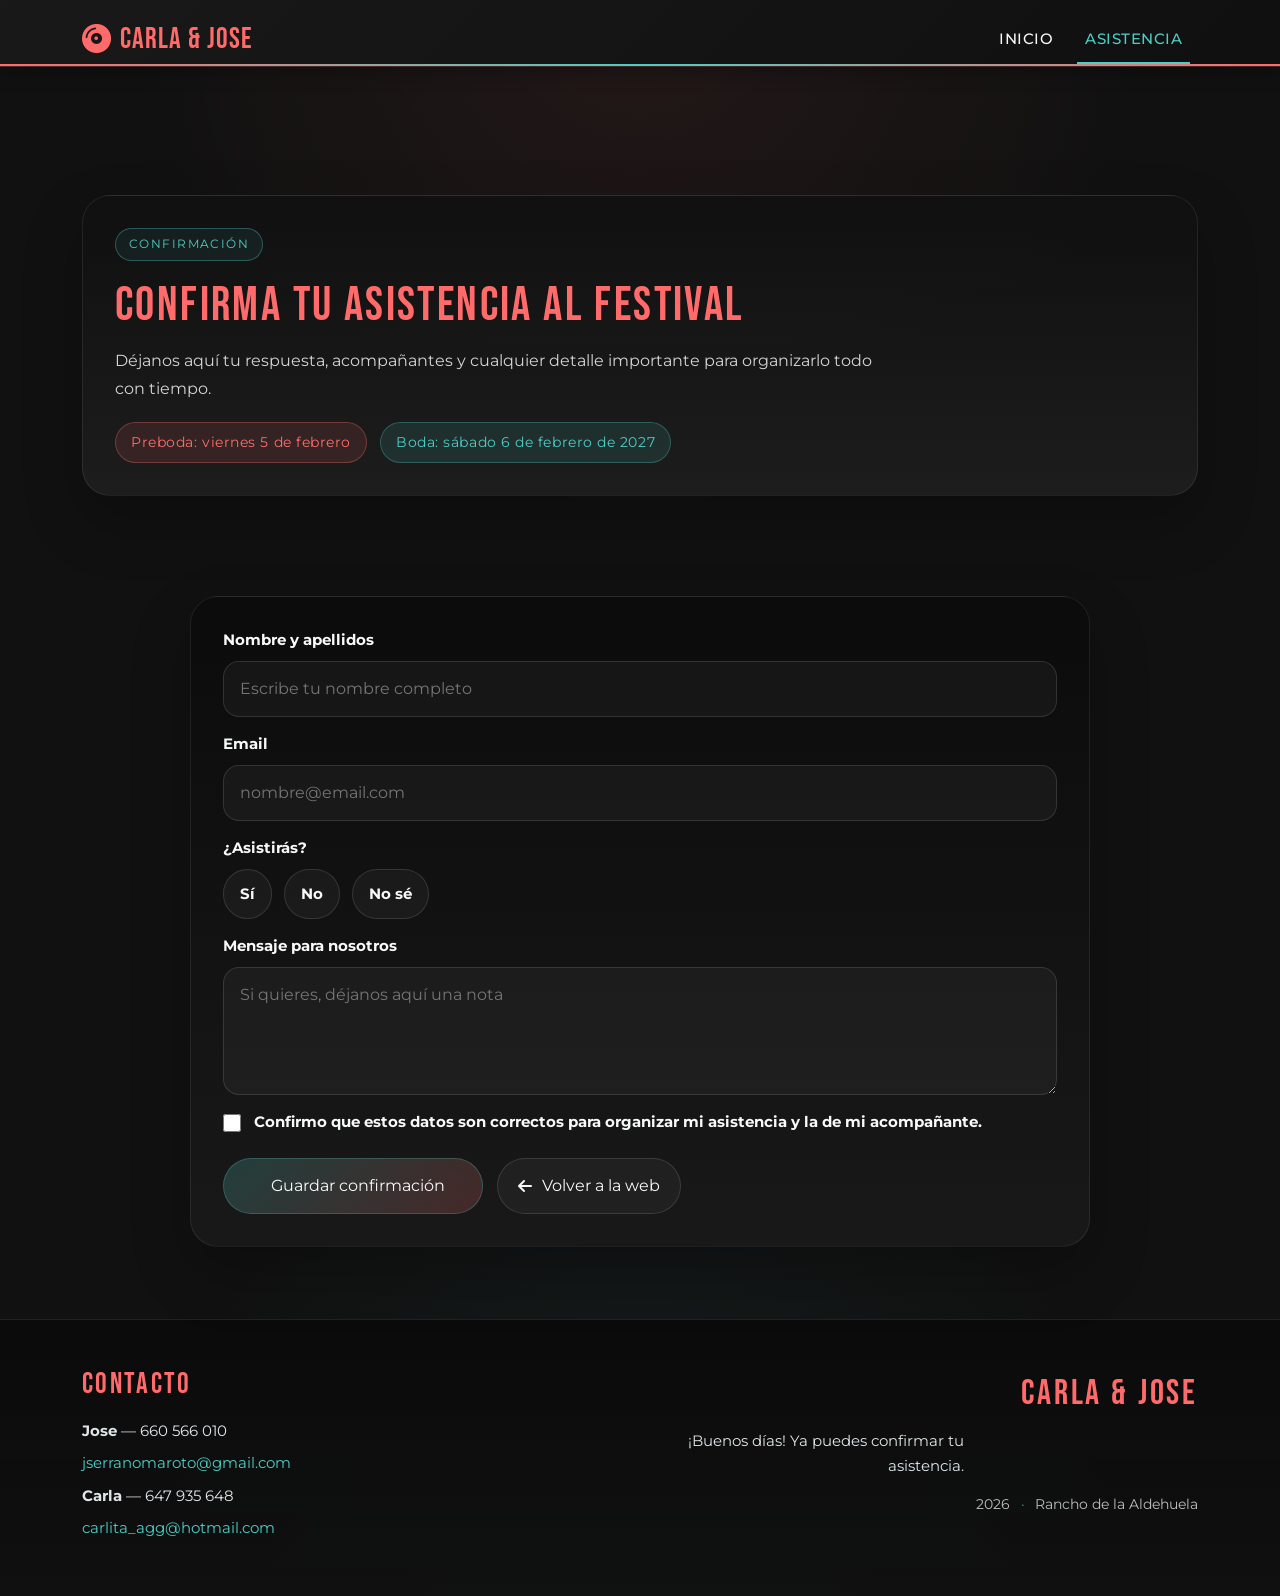
==== rsvp.html @ a6789673 "Add files via upload" ====
<!DOCTYPE html>
<html lang="es">
<head>
    <meta charset="UTF-8">
    <meta name="viewport" content="width=device-width, initial-scale=1.0">
    <title>RSVP | Carla & Jose</title>
    <link href="https://cdn.jsdelivr.net/npm/bootstrap@5.3.0/dist/css/bootstrap.min.css" rel="stylesheet">
    <link href="https://fonts.googleapis.com/css2?family=Montserrat:wght@300;400;700&family=Bebas+Neue&display=swap" rel="stylesheet">
    <link rel="stylesheet" href="https://cdnjs.cloudflare.com/ajax/libs/font-awesome/6.0.0/css/all.min.css">
    <link rel="stylesheet" href="styles.css">
</head>
<body class="rsvp-page-body">
    <nav class="navbar navbar-expand-lg navbar-dark fixed-top navbar-modern">
        <div class="container">
            <a class="navbar-brand" href="index.html#inicio"><i class="fas fa-compact-disc me-2 brand-icon"></i><span class="brand-text">Carla & Jose</span></a>
            <button class="navbar-toggler" type="button" data-bs-toggle="collapse" data-bs-target="#navbarNavRsvp" aria-controls="navbarNavRsvp" aria-expanded="false" aria-label="Toggle navigation">
                <span class="navbar-toggler-icon"></span>
            </button>
            <div class="collapse navbar-collapse" id="navbarNavRsvp">
                <ul class="navbar-nav ms-auto nav-menu">
                    <li class="nav-item"><a class="nav-link nav-link-modern" href="index.html#inicio">Inicio</a></li>
                    <li class="nav-item"><a class="nav-link nav-link-modern active" href="#rsvp-form">Asistencia</a></li>
                </ul>
            </div>
        </div>
        <div class="navbar-bottom-line"></div>
    </nav>

    <main class="rsvp-page-main">
        <section class="rsvp-page-hero">
            <div class="container">
                <div class="rsvp-page-hero-card">
                    <div class="rsvp-kicker">Confirmación</div>
                    <h1 class="rsvp-page-title">Confirma tu asistencia al festival</h1>
                    <p class="rsvp-page-copy">Déjanos aquí tu respuesta, acompañantes y cualquier detalle importante para organizarlo todo con tiempo.</p>
                    <div class="rsvp-page-badges">
                        <span class="rsvp-status-pill">Preboda: viernes 5 de febrero</span>
                        <span class="rsvp-date-chip">Boda: sábado 6 de febrero de 2027</span>
                    </div>
                </div>
            </div>
        </section>

        <section id="rsvp-form" class="rsvp-form-section pb-5">
            <div class="container">
                <div class="rsvp-form-layout rsvp-form-layout-single">
                    <div class="rsvp-form-panel">
                        <form id="wedding-rsvp-form" novalidate>
                            <div class="rsvp-form-grid">
                                <div class="form-field form-field-full">
                                    <label for="fullName">Nombre y apellidos</label>
                                    <input id="fullName" name="fullName" type="text" placeholder="Escribe tu nombre completo" required>
                                </div>

                                <div class="form-field form-field-full">
                                    <label for="email">Email</label>
                                    <input id="email" name="email" type="email" placeholder="nombre@email.com">
                                </div>

                                <div class="form-field form-field-full">
                                    <label>¿Asistirás?</label>
                                    <div class="choice-grid" data-choice-group="attendance">
                                        <label class="choice-pill">
                                            <input type="radio" name="attendance" value="Sí" required>
                                            <span>Sí</span>
                                        </label>
                                        <label class="choice-pill">
                                            <input type="radio" name="attendance" value="No">
                                            <span>No</span>
                                        </label>
                                        <label class="choice-pill">
                                            <input type="radio" name="attendance" value="No sé">
                                            <span>No sé</span>
                                        </label>
                                    </div>
                                </div>

                                <div class="form-field form-field-full attendance-conditional">
                                    <label>¿Vendrás también a la preboda del viernes?</label>
                                    <div class="choice-grid" data-choice-group="prebodaAttendance">
                                        <label class="choice-pill">
                                            <input type="radio" name="prebodaAttendance" value="Sí, iré también a la preboda">
                                            <span>Sí</span>
                                        </label>
                                        <label class="choice-pill">
                                            <input type="radio" name="prebodaAttendance" value="No, solo iré a la boda">
                                            <span>No</span>
                                        </label>
                                        <label class="choice-pill">
                                            <input type="radio" name="prebodaAttendance" value="Aún no lo sé">
                                            <span>Aún no lo sé</span>
                                        </label>
                                    </div>
                                </div>

                                <div class="form-field attendance-conditional">
                                    <label for="menuType">Tipo de menú</label>
                                    <select id="menuType" name="menuType">
                                        <option value="Sin preferencias especiales">Sin preferencias especiales</option>
                                        <option value="Vegetariano">Vegetariano</option>
                                        <option value="Vegano">Vegano</option>
                                        <option value="Sin gluten">Sin gluten</option>
                                        <option value="Sin lactosa">Sin lactosa</option>
                                        <option value="Otro">Otro</option>
                                    </select>
                                </div>

                                <div class="form-field attendance-conditional hidden-field" id="custom-menu-wrapper">
                                    <label for="customMenu">Cuéntanos cuál es</label>
                                    <input id="customMenu" name="customMenu" type="text" placeholder="Describe tu necesidad de menú">
                                </div>

                                <div class="form-field form-field-full attendance-conditional">
                                    <label for="allergies">Alergias o intolerancias</label>
                                    <textarea id="allergies" name="allergies" rows="3" placeholder="Si no tienes, puedes dejarlo vacío"></textarea>
                                </div>

                                <div class="form-field form-field-full attendance-conditional">
                                    <label>¿Vienes con acompañante?</label>
                                    <div class="choice-grid" data-choice-group="hasCompanion">
                                        <label class="choice-pill">
                                            <input type="radio" name="hasCompanion" value="Sí">
                                            <span>Sí</span>
                                        </label>
                                        <label class="choice-pill">
                                            <input type="radio" name="hasCompanion" value="No" checked>
                                            <span>No</span>
                                        </label>
                                    </div>
                                </div>

                                <div id="companion-details" class="form-field form-field-full attendance-conditional hidden-field companions-wrapper">
                                    <div class="companion-grid">
                                        <div class="form-field">
                                            <label for="companionName">Nombre del acompañante</label>
                                            <input id="companionName" name="companionName" type="text" placeholder="Nombre del acompañante">
                                        </div>
                                        <div class="form-field form-field-full">
                                            <label>¿Vendrá también a la preboda del viernes?</label>
                                            <div class="choice-grid" data-choice-group="companionPrebodaAttendance">
                                                <label class="choice-pill">
                                                    <input type="radio" name="companionPrebodaAttendance" value="Sí, irá también a la preboda">
                                                    <span>Sí</span>
                                                </label>
                                                <label class="choice-pill">
                                                    <input type="radio" name="companionPrebodaAttendance" value="No, solo irá a la boda">
                                                    <span>No</span>
                                                </label>
                                                <label class="choice-pill">
                                                    <input type="radio" name="companionPrebodaAttendance" value="Aún no lo sabe">
                                                    <span>Aún no lo sabe</span>
                                                </label>
                                            </div>
                                        </div>
                                        <div class="form-field">
                                            <label for="companionMenu">Tipo de menú del acompañante</label>
                                            <select id="companionMenu" name="companionMenu">
                                                <option value="Sin preferencias especiales">Sin preferencias especiales</option>
                                                <option value="Vegetariano">Vegetariano</option>
                                                <option value="Vegano">Vegano</option>
                                                <option value="Sin gluten">Sin gluten</option>
                                                <option value="Sin lactosa">Sin lactosa</option>
                                                <option value="Otro">Otro</option>
                                            </select>
                                        </div>
                                        <div class="form-field form-field-full">
                                            <label for="companionAllergies">Alergias o intolerancias del acompañante</label>
                                            <textarea id="companionAllergies" name="companionAllergies" rows="3" placeholder="Si no tiene, puedes dejarlo vacío"></textarea>
                                        </div>
                                    </div>
                                </div>

                                <div class="form-field form-field-full">
                                    <label for="message">Mensaje para nosotros</label>
                                    <textarea id="message" name="message" rows="4" placeholder="Si quieres, déjanos aquí una nota"></textarea>
                                </div>

                                <div class="form-field form-field-full">
                                    <label class="checkbox-line">
                                        <input id="consent" name="consent" type="checkbox" required>
                                        <span>Confirmo que estos datos son correctos para organizar mi asistencia y la de mi acompañante.</span>
                                    </label>
                                </div>
                            </div>

                            <div class="rsvp-form-actions">
                                <button type="submit" class="rsvp-action-button rsvp-action-primary rsvp-submit-button">
                                    <i class="fas fa-sparkles"></i>
                                    <span>Guardar confirmación</span>
                                </button>
                                <a class="rsvp-action-button" href="index.html#asistencia">
                                    <i class="fas fa-arrow-left"></i>
                                    <span>Volver a la web</span>
                                </a>
                            </div>
                        </form>
                    </div>

                    <aside class="rsvp-side-panel">
                        <div id="rsvp-result" class="rsvp-card rsvp-result-card hidden-field" aria-live="polite">
                            <div class="rsvp-kicker">Resumen</div>
                            <h2 class="rsvp-title">Tu confirmación está preparada</h2>
                            <p class="rsvp-copy">Revisa tu resumen y comprueba el estado del guardado justo debajo.</p>
                            <div id="rsvp-summary" class="rsvp-summary"></div>
                            <div class="rsvp-actions">
                                <button id="rsvp-copy" type="button" class="rsvp-action-button">
                                    <i class="fas fa-copy"></i>
                                    <span>Copiar resumen</span>
                                </button>
                            </div>
                            <p id="rsvp-save-status" class="rsvp-copy"></p>
                        </div>
                    </aside>
                </div>
            </div>
        </section>
    </main>

    <footer id="site-footer" class="footer py-5">
        <div class="container">
            <div class="footer-grid">
                <div class="footer-contact">
                    <h3 class="footer-title">Contacto</h3>
                    <div class="contact-info">
                        <p><strong>Jose</strong> — 660 566 010</p>
                        <p><a href="mailto:jserranomaroto@gmail.com" class="contact-link">jserranomaroto@gmail.com</a></p>
                        <p class="mt-2"><strong>Carla</strong> — 647 935 648</p>
                        <p><a href="mailto:carlita_agg@hotmail.com" class="contact-link">carlita_agg@hotmail.com</a></p>
                    </div>
                </div>
                <div class="footer-meta">
                    <p class="footer-brand">Carla & Jose</p>
                    <p id="footer-message" class="footer-message">Preparando el festival...</p>
                    <div class="footer-bottom">
                        <span id="footer-year"></span>
                        <span class="footer-dot">·</span>
                        <span>Rancho de la Aldehuela</span>
                    </div>
                </div>
            </div>
        </div>
    </footer>

    <script src="https://cdn.jsdelivr.net/npm/bootstrap@5.3.0/dist/js/bootstrap.bundle.min.js"></script>
    <script>
        document.addEventListener('DOMContentLoaded', () => {
            const googleScriptUrl = 'https://script.google.com/macros/s/AKfycbycvGft4CJ5fWfR3pmtg8W5Q4AWck8fwi9aQsYoKtBEOK80-gjoZwMZlRN2gSV1t664/exec';
            const footerYear = document.getElementById('footer-year');
            const footerMessage = document.getElementById('footer-message');
            const now = new Date();
            if (footerYear) {
                footerYear.textContent = now.getFullYear();
            }
            if (footerMessage) {
                const hour = now.getHours();
                footerMessage.textContent = hour < 12
                    ? '¡Buenos días! Ya puedes confirmar tu asistencia.'
                    : hour < 18
                        ? '¡Buenas tardes! Cuéntanos si te veremos en el festival.'
                        : '¡Buenas noches! Puedes dejar tu confirmación cuando quieras.';
            }

            const form = document.getElementById('wedding-rsvp-form');
            const attendanceInputs = document.querySelectorAll('input[name="attendance"]');
            const prebodaInputs = document.querySelectorAll('input[name="prebodaAttendance"]');
            const companionInputs = document.querySelectorAll('input[name="hasCompanion"]');
            const companionPrebodaInputs = document.querySelectorAll('input[name="companionPrebodaAttendance"]');
            const companionDetails = document.getElementById('companion-details');
            const noCompanionInput = [...companionInputs].find((input) => input.value === 'No');
            const menuType = document.getElementById('menuType');
            const customMenuWrapper = document.getElementById('custom-menu-wrapper');
            const resultCard = document.getElementById('rsvp-result');
            const summaryBox = document.getElementById('rsvp-summary');
            const saveStatus = document.getElementById('rsvp-save-status');
            const copyButton = document.getElementById('rsvp-copy');
            const conditionalFields = document.querySelectorAll('.attendance-conditional');
            const submitButton = form.querySelector('button[type="submit"]');
            const submitButtonLabel = submitButton.querySelector('span');

            const toggleAttendanceFields = () => {
                const selected = document.querySelector('input[name="attendance"]:checked');
                const isAttending = selected && selected.value === 'Sí';
                conditionalFields.forEach((field) => {
                    if (field === companionDetails) {
                        return;
                    }
                    field.classList.toggle('hidden-field', !isAttending);
                });
                if (!isAttending) {
                    companionDetails.classList.add('hidden-field');
                    return;
                }
                toggleCompanionFields();
            };

            const toggleCompanionFields = () => {
                const selected = document.querySelector('input[name="hasCompanion"]:checked');
                const hasCompanion = selected && selected.value === 'Sí';
                companionDetails.classList.toggle('hidden-field', !hasCompanion);
                if (!hasCompanion) {
                    document.getElementById('companionName').value = '';
                    companionPrebodaInputs.forEach((input) => {
                        input.checked = false;
                    });
                    document.getElementById('companionMenu').value = 'Sin preferencias especiales';
                    document.getElementById('companionAllergies').value = '';
                }
            };

            attendanceInputs.forEach((input) => {
                input.addEventListener('change', toggleAttendanceFields);
            });

            companionInputs.forEach((input) => {
                input.addEventListener('change', toggleCompanionFields);
            });

            menuType.addEventListener('change', (event) => {
                const showCustom = event.target.value === 'Otro';
                customMenuWrapper.classList.toggle('hidden-field', !showCustom);
                const customMenuInput = document.getElementById('customMenu');
                if (!showCustom && customMenuInput) {
                    customMenuInput.value = '';
                }
            });

            const formatSummary = (data) => {
                return [
                    `Nombre: ${data.fullName}`,
                    `Email: ${data.email || 'No indicado'}`,
                    `Asistencia: ${data.attendance}`,
                    `Preboda: ${data.prebodaAttendance || 'Sin responder'}`,
                    `Acompañante: ${data.hasCompanion}`,
                    `Nombre acompañante: ${data.companionName || 'No aplica'}`,
                    `Preboda acompañante: ${data.companionPrebodaAttendance || 'No aplica'}`,
                    `Menú: ${data.menu}`,
                    `Alergias: ${data.allergies || 'Sin observaciones'}`,
                    `Menú acompañante: ${data.companionMenu || 'No aplica'}`,
                    `Alergias acompañante: ${data.companionAllergies || 'No aplica'}`,
                    `Mensaje: ${data.message || 'Sin mensaje adicional'}`
                ].join('\n');
            };

            const renderSummary = (data) => {
                summaryBox.innerHTML = `
                    <div class="rsvp-summary-item"><span>Nombre</span><strong>${data.fullName}</strong></div>
                    <div class="rsvp-summary-item"><span>Asistencia</span><strong>${data.attendance}</strong></div>
                    <div class="rsvp-summary-item"><span>Preboda</span><strong>${data.prebodaAttendance || 'Sin responder'}</strong></div>
                    <div class="rsvp-summary-item"><span>Email</span><strong>${data.email || 'No indicado'}</strong></div>
                    <div class="rsvp-summary-item"><span>Acompañante</span><strong>${data.hasCompanion}</strong></div>
                    <div class="rsvp-summary-item"><span>Preboda acompañante</span><strong>${data.companionPrebodaAttendance || 'No aplica'}</strong></div>
                    <div class="rsvp-summary-item"><span>Menú</span><strong>${data.menu}</strong></div>
                    <div class="rsvp-summary-item"><span>Alergias</span><strong>${data.allergies || 'Sin observaciones'}</strong></div>
                `;
            };

            const buildSheetPayload = (data) => {
                return {
                    nombreCompleto: data.fullName,
                    email: data.email,
                    asistencia: data.attendance,
                    asistenciaPreboda: data.prebodaAttendance,
                    menu: data.menu,
                    alergias: data.allergies,
                    vieneConAcompanante: data.hasCompanion,
                    nombreAcompanante: data.companionName,
                    asistenciaPrebodaAcompanante: data.companionPrebodaAttendance,
                    menuAcompanante: data.companionMenu,
                    alergiasAcompanante: data.companionAllergies,
                    mensaje: data.message
                };
            };

            const postToGoogleSheet = (payload) => {
                return new Promise((resolve, reject) => {
                    const iframeName = `rsvp-submit-${Date.now()}`;
                    const iframe = document.createElement('iframe');
                    const submitForm = document.createElement('form');
                    let loadCount = 0;

                    iframe.name = iframeName;
                    iframe.style.display = 'none';

                    submitForm.method = 'POST';
                    submitForm.action = googleScriptUrl;
                    submitForm.target = iframeName;
                    submitForm.style.display = 'none';

                    Object.entries(payload).forEach(([key, value]) => {
                        const input = document.createElement('input');
                        input.type = 'hidden';
                        input.name = key;
                        input.value = value || '';
                        submitForm.appendChild(input);
                    });

                    const cleanup = () => {
                        iframe.remove();
                        submitForm.remove();
                    };

                    const timeoutId = window.setTimeout(() => {
                        cleanup();
                        reject(new Error('Tiempo de espera agotado al guardar en Google Sheets.'));
                    }, 12000);

                    iframe.addEventListener('load', () => {
                        loadCount += 1;
                        if (loadCount < 2) {
                            return;
                        }
                        window.clearTimeout(timeoutId);
                        cleanup();
                        resolve();
                    });

                    document.body.appendChild(iframe);
                    document.body.appendChild(submitForm);
                    submitForm.submit();
                });
            };

            form.addEventListener('submit', async (event) => {
                event.preventDefault();
                if (!form.checkValidity()) {
                    form.reportValidity();
                    return;
                }

                const attendance = document.querySelector('input[name="attendance"]:checked')?.value || 'Sin responder';
                const prebodaAttendance = document.querySelector('input[name="prebodaAttendance"]:checked')?.value || 'Sin responder';
                const hasCompanion = document.querySelector('input[name="hasCompanion"]:checked')?.value || 'No';
                const companionPrebodaAttendance = document.querySelector('input[name="companionPrebodaAttendance"]:checked')?.value || '';
                const customMenu = document.getElementById('customMenu');
                const menuLabel = menuType.value === 'Otro' && customMenu && customMenu.value.trim()
                    ? customMenu.value.trim()
                    : menuType.value;

                const formData = {
                    fullName: document.getElementById('fullName').value.trim(),
                    email: document.getElementById('email').value.trim(),
                    attendance,
                    prebodaAttendance,
                    hasCompanion,
                    companionName: document.getElementById('companionName').value.trim(),
                    companionPrebodaAttendance: hasCompanion === 'Sí' ? companionPrebodaAttendance : '',
                    menu: menuLabel,
                    allergies: document.getElementById('allergies').value.trim(),
                    companionMenu: document.getElementById('companionMenu').value,
                    companionAllergies: document.getElementById('companionAllergies').value.trim(),
                    message: document.getElementById('message').value.trim()
                };

                const summaryText = formatSummary(formData);
                renderSummary(formData);
                resultCard.classList.remove('hidden-field');
                resultCard.scrollIntoView({ behavior: 'smooth', block: 'start' });

                submitButton.disabled = true;
                submitButtonLabel.textContent = 'Guardando...';
                saveStatus.textContent = 'Estamos guardando tu confirmación en la lista de invitados...';

                try {
                    const payload = buildSheetPayload(formData);
                    await postToGoogleSheet(payload);

                    localStorage.setItem('carla-jose-rsvp-draft', JSON.stringify(formData));
                    saveStatus.textContent = 'Confirmación guardada correctamente en la hoja de cálculo.';
                    submitButtonLabel.textContent = 'Confirmación guardada';
                } catch (error) {
                    console.error('No se pudo guardar el RSVP', error);
                    saveStatus.textContent = 'No hemos podido guardar tu confirmación ahora mismo. Vuelve a intentarlo en unos segundos.';
                    submitButtonLabel.textContent = 'Reintentar guardado';
                } finally {
                    submitButton.disabled = false;
                }
            });

            copyButton.addEventListener('click', async () => {
                const text = summaryBox.innerText.trim();
                if (!text) {
                    return;
                }
                try {
                    await navigator.clipboard.writeText(text);
                    copyButton.querySelector('span').textContent = 'Resumen copiado';
                    setTimeout(() => {
                        copyButton.querySelector('span').textContent = 'Copiar resumen';
                    }, 1500);
                } catch (error) {
                    copyButton.querySelector('span').textContent = 'No se pudo copiar';
                }
            });

            const savedDraft = localStorage.getItem('carla-jose-rsvp-draft');
            if (noCompanionInput) {
                noCompanionInput.checked = true;
            }
            if (savedDraft) {
                try {
                    const data = JSON.parse(savedDraft);
                    document.getElementById('fullName').value = data.fullName || '';
                    document.getElementById('email').value = data.email || '';
                    document.getElementById('allergies').value = data.allergies || '';
                    document.getElementById('message').value = data.message || '';
                    menuType.value = ['Sin preferencias especiales', 'Vegetariano', 'Vegano', 'Sin gluten', 'Sin lactosa'].includes(data.menu)
                        ? data.menu
                        : 'Otro';
                    if (menuType.value === 'Otro' && data.menu) {
                        customMenuWrapper.classList.remove('hidden-field');
                        document.getElementById('customMenu').value = data.menu;
                    }
                    const attendanceInput = [...attendanceInputs].find((input) => input.value === data.attendance);
                    if (attendanceInput) {
                        attendanceInput.checked = true;
                    }
                    const prebodaInput = [...prebodaInputs].find((input) => input.value === data.prebodaAttendance);
                    if (prebodaInput) {
                        prebodaInput.checked = true;
                    }
                    const companionInput = [...companionInputs].find((input) => input.value === data.hasCompanion);
                    if (companionInput) {
                        companionInput.checked = true;
                    }
                    if (data.hasCompanion === 'Sí') {
                        document.getElementById('companionName').value = data.companionName || '';
                        const companionPrebodaInput = [...companionPrebodaInputs].find((input) => input.value === data.companionPrebodaAttendance);
                        if (companionPrebodaInput) {
                            companionPrebodaInput.checked = true;
                        }
                        document.getElementById('companionMenu').value = data.companionMenu || 'Sin preferencias especiales';
                        document.getElementById('companionAllergies').value = data.companionAllergies || '';
                    }
                } catch (error) {
                    console.log('No se pudo recuperar el borrador RSVP', error);
                }
            }

            toggleAttendanceFields();
            toggleCompanionFields();
        });
    </script>
</body>
</html>
---- styles.css ----
html,
body {
    overflow-x: hidden;
    width: 100%;
    max-width: 100%;
    margin: 0;
    padding: 0;
}

body {
    font-family: 'Montserrat', sans-serif;
    background-color: #1a1a1a;
    color: #f8f9fa;
}

* {
    box-sizing: border-box;
}

.hero {
    background-image: 
        radial-gradient(circle at 20% 80%, rgba(255, 107, 107, 0.1) 0%, transparent 50%),
        radial-gradient(circle at 80% 20%, rgba(78, 205, 196, 0.1) 0%, transparent 50%),
        url('assets/images/fondoVertical.png');
    background-position: center;
    background-size: cover;
    min-height: auto;
    position: relative;
    background-blend-mode: overlay;
    background-color: rgba(0, 0, 0, 0.6);
    padding-top: 100px;
    padding-bottom: 40px;
    overflow-x: hidden;
}

.hero .container {
    position: relative;
    z-index: 1;
    width: 100%;
    max-width: 100%;
    padding: 0 15px;
    margin: 0 auto;
    display: flex;
    flex-direction: column;
    align-items: center;
}

.entrada-screen {
    position: fixed;
    inset: 0;
    z-index: 1100;
    background: radial-gradient(circle at top, rgba(255, 107, 107, 0.15), transparent 45%),
        radial-gradient(circle at bottom, rgba(78, 205, 196, 0.15), transparent 40%),
        linear-gradient(180deg, rgba(0,0,0,0.88), rgba(0,0,0,0.95));
    display: flex;
    align-items: center;
    justify-content: center;
    padding: 1rem;
    transition: opacity 0.8s ease, transform 0.8s ease;
}

.entrada-card {
    position: relative;
    z-index: 1;
    background: rgba(0,0,0,0.5);
    border: 1px solid rgba(255,255,255,0.12);
    border-radius: 2rem;
    padding: 2rem;
    max-width: 680px;
    width: 100%;
    color: #fff;
    backdrop-filter: blur(14px);
    box-shadow: 0 30px 80px rgba(0,0,0,0.35);
}

.entrada-image-wrapper {
    max-width: 620px;
    margin: 0 auto;
    border-radius: 1.5rem;
    overflow: hidden;
    box-shadow: 0 24px 60px rgba(0,0,0,0.35);
    cursor: pointer;
    position: relative;
    transition: transform 0.25s ease, box-shadow 0.25s ease;
}

.entrada-image-wrapper:hover,
.entrada-image-wrapper:focus {
    transform: translateY(-3px);
    box-shadow: 0 28px 70px rgba(0,0,0,0.45);
}

.entrada-img {
    width: 100%;
    display: block;
    border-radius: 1.5rem;
}

.entrada-click-hint {
    position: absolute;
    inset: auto 0 1.5rem;
    margin: 0 auto;
    width: fit-content;
    left: 50%;
    transform: translateX(-50%);
    background: rgba(0,0,0,0.6);
    color: #fff;
    font-size: 0.95rem;
    padding: 0.55rem 1rem;
    border-radius: 999px;
    letter-spacing: 0.04em;
    backdrop-filter: blur(6px);
}

.entrada-note {
    font-size: 1.18rem;
    line-height: 1.45;
    max-width: 580px;
    margin: 1rem auto 0;
    color: rgba(248,248,250,0.82);
}

.footer {
    background: linear-gradient(180deg, rgba(10, 10, 10, 0.96), rgba(16, 16, 16, 0.98));
    border-top: 1px solid rgba(78, 205, 196, 0.12);
    color: #dfe6e9;
}

.footer-grid {
    display: grid;
    grid-template-columns: 1fr 1fr;
    gap: 3rem;
    align-items: start;
}

.footer-contact {
    text-align: left;
}

.footer-title {
    font-family: 'Bebas Neue', cursive;
    font-size: 1.8rem;
    color: #ff6b6b;
    margin-bottom: 1rem;
    letter-spacing: 0.08em;
}

.contact-info p {
    margin-bottom: 0.5rem;
    font-size: 0.95rem;
    line-height: 1.6;
}

.contact-link {
    color: #4ecdc4;
    text-decoration: none;
    transition: color 0.25s ease;
}

.contact-link:hover {
    color: #ff6b6b;
    text-decoration: underline;
}

.footer-meta {
    text-align: right;
}

.footer-brand {
    font-family: 'Bebas Neue', cursive;
    font-size: 2.2rem;
    color: #ff6b6b;
    margin-bottom: 0.5rem;
    letter-spacing: 0.08em;
}

.footer-message {
    font-size: 0.95rem;
    line-height: 1.6;
    margin-bottom: 1rem;
    max-width: 300px;
}

.footer-bottom {
    display: flex;
    flex-wrap: wrap;
    align-items: center;
    justify-content: flex-end;
    gap: 0.65rem;
    font-size: 0.9rem;
    color: rgba(248,248,250,0.75);
}

.footer-dot {
    color: rgba(78,205,196,0.8);
}

@media (max-width: 768px) {
    .footer-grid {
        grid-template-columns: 1fr;
        gap: 2rem;
        text-align: center;
    }

    .footer-contact,
    .footer-meta {
        text-align: center;
    }

    .footer-bottom {
        justify-content: center;
    }
}

/* Audio Controls */
.audio-controls {
    position: fixed;
    bottom: 2rem;
    right: 2rem;
    z-index: 1000;
    display: flex;
    align-items: center;
    gap: 0.75rem;
    background: rgba(0,0,0,0.8);
    border: 1px solid rgba(78,205,196,0.3);
    border-radius: 2rem;
    padding: 0.75rem 1rem;
    backdrop-filter: blur(10px);
    box-shadow: 0 8px 25px rgba(0,0,0,0.3);
    transition: all 0.3s ease;
}

.audio-controls:hover {
    transform: translateY(-2px);
    box-shadow: 0 12px 35px rgba(0,0,0,0.4);
}

.audio-btn {
    background: none;
    border: none;
    color: #4ecdc4;
    font-size: 1.2rem;
    cursor: pointer;
    padding: 0.5rem;
    border-radius: 50%;
    transition: all 0.25s ease;
    display: flex;
    align-items: center;
    justify-content: center;
    width: 40px;
    height: 40px;
}

.audio-btn:hover {
    background: rgba(78,205,196,0.1);
    color: #ff6b6b;
    transform: scale(1.1);
}

.audio-btn.muted {
    color: rgba(248,248,250,0.5);
}

.audio-btn.muted:hover {
    color: rgba(248,248,250,0.7);
}

.audio-indicator {
    display: flex;
    align-items: center;
}

.audio-bars {
    display: flex;
    align-items: end;
    gap: 2px;
    height: 20px;
}

.bar {
    width: 3px;
    background: #4ecdc4;
    border-radius: 1px;
    animation: audio-wave 1.5s ease-in-out infinite;
}

.bar:nth-child(1) { animation-delay: 0s; }
.bar:nth-child(2) { animation-delay: 0.1s; }
.bar:nth-child(3) { animation-delay: 0.2s; }
.bar:nth-child(4) { animation-delay: 0.3s; }

.audio-controls.muted .bar {
    animation: none;
    opacity: 0.3;
}

@keyframes audio-wave {
    0%, 100% { height: 4px; }
    50% { height: 16px; }
}

@media (max-width: 576px) {
    .entrada-card {
        padding: 1.2rem;
        max-width: 96vw;
    }

    .entrada-image-wrapper {
        max-width: 100%;
    }

    .entrada-note {
        font-size: 1rem;
    }

    .audio-controls {
        bottom: 1rem;
        right: 1rem;
        padding: 0.5rem 0.75rem;
    }

    .audio-btn {
        font-size: 1rem;
        width: 35px;
        height: 35px;
    }

    .audio-bars {
        height: 16px;
    }

    .bar {
        width: 2px;
    }
}

.entrada-screen.fade-out {
    opacity: 0;
    transform: scale(0.98);
    pointer-events: none;
}

.entrada-screen.hide {
    display: none;
}
.entrada-screen.fade-out {
    opacity: 0;
    transform: scale(0.98);
    pointer-events: none;
}

.entrada-screen.hide {
    display: none;
}

.navbar-modern {
    background: linear-gradient(135deg, rgba(26, 26, 26, 0.95) 0%, rgba(16, 16, 16, 0.98) 100%);
    backdrop-filter: blur(10px);
    border-bottom: 1px solid rgba(255, 107, 107, 0.2);
    box-shadow: 0 4px 20px rgba(0, 0, 0, 0.3);
    padding: 0.8rem 0 0;
    position: relative;
}

.navbar-modern .navbar-brand {
    font-family: 'Bebas Neue', cursive;
    font-size: 1.8rem;
    color: #ff6b6b !important;
    letter-spacing: 1px;
    transition: all 0.3s ease;
    display: flex;
    align-items: center;
}

.navbar-modern .navbar-brand:hover {
    color: #4ecdc4 !important;
    transform: scale(1.05);
}

.brand-icon {
    animation: icon-spin 3s linear infinite;
}

.navbar-modern .navbar-brand:hover .brand-icon {
    animation: icon-spin 1s linear infinite;
}

.brand-text {
    display: inline-block;
}

.nav-link-modern {
    color: #f8f9fa !important;
    font-family: 'Montserrat', sans-serif;
    font-weight: 500;
    font-size: 0.95rem;
    text-transform: uppercase;
    letter-spacing: 0.5px;
    margin: 0 0.5rem;
    position: relative;
    transition: color 0.3s ease;
}

.nav-link-modern::after {
    content: '';
    position: absolute;
    bottom: -5px;
    left: 0;
    width: 0;
    height: 2px;
    background: linear-gradient(90deg, #ff6b6b, #4ecdc4);
    transition: width 0.3s ease;
}

.nav-link-modern:hover {
    color: #4ecdc4 !important;
}

.nav-link-modern:hover::after {
    width: 100%;
}

.nav-link-modern.active {
    color: #4ecdc4 !important;
}

.nav-link-modern.active::after {
    width: 100%;
    background: #4ecdc4;
}

.navbar-bottom-line {
    position: absolute;
    bottom: 0;
    left: 0;
    right: 0;
    height: 2px;
    background: linear-gradient(90deg, #ff6b6b 0%, #4ecdc4 50%, #ff6b6b 100%);
}

.navbar-toggler {
    border-color: rgba(255, 107, 107, 0.5) !important;
    padding: 0.25rem 0.5rem;
}

.navbar-toggler:focus {
    box-shadow: 0 0 0 0.25rem rgba(255, 107, 107, 0.25);
}

.navbar-toggler-icon {
    background-image: url("data:image/svg+xml,%3csvg xmlns='http://www.w3.org/2000/svg' viewBox='0 0 30 30'%3e%3cpath stroke='%23ff6b6b' stroke-linecap='round' stroke-miterlimit='10' stroke-width='2' d='M4 7h22M4 15h22M4 23h22'/%3e%3c/svg%3e");
}

@keyframes icon-spin {
    from { transform: rotate(0deg); }
    to { transform: rotate(360deg); }
}

#countdown {
    font-family: 'Bebas Neue', cursive;
    color: #fff;
}

.countdown-grid {
    display: grid;
    grid-template-columns: repeat(4, 1fr);
    gap: 1rem;
    width: 100%;
    max-width: 700px;
    margin: 0 auto;
    padding: 0 15px;
    box-sizing: border-box;
}

.countdown-grid div {
    background: rgba(255, 107, 107, 0.1);
    border: 2px solid #ff6b6b;
    border-radius: 0;
    padding: 1rem;
    overflow: hidden;
}

#countdown .display-4 {
    font-size: 2.5rem;
    color: #ff6b6b;
}

#countdown p {
    margin: 0;
    font-size: 1rem;
    text-transform: uppercase;
    letter-spacing: 1px;
}

.vinyl-wrapper {
    position: relative;
    width: 100%;
    max-width: 420px;
    aspect-ratio: 1;
    margin: 0 auto 2rem;
}

.vinyl-wrapper img,
.vinyl-wrapper > div {
    width: 100%;
    height: 100%;
}

.vinyl-img {
    width: 100%;
    height: 100%;
    border-radius: 50%;
    animation: vinyl-spin 14s linear infinite;
    display: block;
    box-shadow: 0 0 40px rgba(0,0,0,0.3);
}

.hero-subtitle {
    font-family: 'Bebas Neue', cursive;
    font-size: 1.5rem;
    color: #4ecdc4;
    margin-bottom: 0.5rem;
    text-transform: uppercase;
    letter-spacing: 1.2px;
    text-align: center;
    width: 100%;
}

.vinyl-wrapper:hover .vinyl-img {
    animation: vinyl-scratch 0.8s ease-out;
}

.vinyl-wrapper:hover .tonearm {
    animation: tonearm-wobble 0.8s ease-out;
}

.tonearm {
    position: absolute;
    top: 18%;
    right: -20px;
    width: 160px;
    height: 10px;
    background: linear-gradient(90deg, #777, #111);
    border-radius: 5px 0 0 5px;
    transform: rotate(18deg);
    transform-origin: left center;
    box-shadow: 0 0 20px rgba(0,0,0,0.4);
    animation: tonearm-follow 14s linear infinite;
}

.tonearm::before {
    content: '';
    position: absolute;
    left: 0;
    top: -12px;
    width: 16px;
    height: 34px;
    background: linear-gradient(180deg, #333, #111);
    border-radius: 4px;
}

.tonearm::after {
    content: '';
    position: absolute;
    left: 0;
    bottom: -8px;
    width: 28px;
    height: 8px;
    background: #111;
    border-radius: 4px;
}

@keyframes vinyl-spin {
    from { transform: rotate(0deg); }
    to { transform: rotate(360deg); }
}

@keyframes vinyl-scratch {
    0% { transform: rotate(0deg); }
    20% { transform: rotate(20deg); }
    40% { transform: rotate(-15deg); }
    60% { transform: rotate(10deg); }
    80% { transform: rotate(-5deg); }
    100% { transform: rotate(0deg); }
}

@keyframes tonearm-follow {
    0% { transform: rotate(16deg); }
    50% { transform: rotate(20deg); }
    100% { transform: rotate(16deg); }
}

@keyframes tonearm-wobble {
    0% { transform: rotate(18deg); }
    25% { transform: rotate(20deg); }
    50% { transform: rotate(16deg); }
    75% { transform: rotate(19deg); }
    100% { transform: rotate(18deg); }
}

section {
    padding: 5rem 0;
}

h2 {
    font-family: 'Bebas Neue', cursive;
    font-size: 3rem;
    color: #ff6b6b;
    text-align: center;
    margin-bottom: 2rem;
}

.card {
    background-color: rgba(42, 42, 42, 0.9);
    border: 2px solid #4ecdc4;
    border-radius: 0;
    color: #f8f9fa;
}

.card-title {
    color: #4ecdc4;
    font-family: 'Bebas Neue', cursive;
}

.carousel-inner {
    border-radius: 0;
    border: 2px solid #ff6b6b;
}

.carousel-item img {
    object-fit: cover;
    max-height: 600px;
    width: 100%;
    filter: sepia(20%) contrast(1.1);
}

.gallery-caption {
    background: rgba(26, 26, 26, 0.8);
    border-radius: 0;
    padding: 1rem 1.2rem;
    border: 1px solid #4ecdc4;
}

.placeholder-card {
    min-height: 260px;
    background: rgba(42, 42, 42, 0.9);
    border: 2px dashed #4ecdc4;
    color: #f8f9fa;
}

.gallery-card {
    background: rgba(42, 42, 42, 0.9);
    border: 2px solid #4ecdc4;
}

.carousel-img {
    cursor: pointer;
    transition: filter 0.3s ease;
}

.carousel-img:hover {
    filter: sepia(0%) contrast(1.2) brightness(1.1);
}

.modal-content {
    background: rgba(26, 26, 26, 0.95);
    border: 2px solid #ff6b6b;
}

#lightboxImg {
    max-height: 80vh;
    object-fit: contain;
    border-radius: 0;
}

.btn-outline-light {
    border-color: #4ecdc4;
    color: #4ecdc4;
}

.btn-outline-light:hover {
    background-color: #4ecdc4;
    border-color: #4ecdc4;
    color: #1a1a1a;
}

.timeline {
    position: relative;
    max-width: 800px;
    margin: 0 auto;
}

.timeline::before {
    content: '';
    position: absolute;
    left: 50%;
    top: 0;
    bottom: 0;
    width: 4px;
    background: linear-gradient(to bottom, #ff6b6b, #4ecdc4);
    transform: translateX(-50%);
    clip-path: polygon(0 0, 100% 0, 80% 100%, 20% 100%);
}

.timeline-item {
    display: flex;
    align-items: center;
    margin-bottom: 3rem;
    position: relative;
}

.timeline-item:nth-child(even) .timeline-content {
    order: -1;
    text-align: right;
}

.timeline-marker {
    width: 60px;
    height: 60px;
    background: #ff6b6b;
    border-radius: 0;
    display: flex;
    align-items: center;
    justify-content: center;
    color: #1a1a1a;
    font-size: 1.5rem;
    clip-path: polygon(0 0, 100% 0, 85% 100%, 15% 100%);
    z-index: 1;
    position: relative;
}

.timeline-content {
    flex: 1;
    padding: 0 2rem;
    background: rgba(42, 42, 42, 0.9);
    border: 2px solid #4ecdc4;
    border-radius: 0;
    padding: 1.5rem;
    clip-path: polygon(0 0, 100% 0, 95% 100%, 5% 100%);
}

.timeline-title {
    color: #ff6b6b;
    font-family: 'Bebas Neue', cursive;
    font-size: 1.8rem;
    margin-bottom: 0.5rem;
}

.timeline-subtitle {
    color: #4ecdc4;
    font-style: italic;
    margin-bottom: 1rem;
}

.event-details {
    display: flex;
    flex-direction: column;
    gap: 0.5rem;
}

.event-item {
    display: flex;
    align-items: center;
    gap: 0.5rem;
    color: #f8f9fa;
}

.event-item i {
    color: #ff6b6b;
    width: 20px;
}

.rsvp-section {
    position: relative;
    background:
        radial-gradient(circle at top left, rgba(255, 107, 107, 0.12), transparent 35%),
        radial-gradient(circle at bottom right, rgba(78, 205, 196, 0.12), transparent 35%),
        linear-gradient(180deg, rgba(18, 18, 18, 0.98), rgba(30, 30, 30, 0.96));
}

.rsvp-shell {
    display: grid;
    grid-template-columns: repeat(2, minmax(0, 1fr));
    gap: 1.5rem;
}

.rsvp-shell > .rsvp-card {
    display: flex;
    flex-direction: column;
    height: 100%;
}

.rsvp-card {
    position: relative;
    overflow: hidden;
    padding: 2rem;
    border-radius: 1.75rem;
    border: 1px solid rgba(255, 255, 255, 0.08);
    background: linear-gradient(180deg, rgba(12, 12, 12, 0.94), rgba(28, 28, 28, 0.96));
    box-shadow: 0 26px 60px rgba(0, 0, 0, 0.22);
}

.rsvp-card::before {
    content: '';
    position: absolute;
    inset: 0;
    background: linear-gradient(135deg, rgba(255, 107, 107, 0.08), transparent 35%, rgba(78, 205, 196, 0.08));
    pointer-events: none;
}

.rsvp-kicker {
    position: relative;
    z-index: 1;
    display: inline-flex;
    margin-bottom: 1rem;
    padding: 0.4rem 0.8rem;
    border-radius: 999px;
    border: 1px solid rgba(78, 205, 196, 0.35);
    background: rgba(78, 205, 196, 0.08);
    color: #4ecdc4;
    font-size: 0.76rem;
    letter-spacing: 0.12em;
    text-transform: uppercase;
}

.rsvp-title {
    position: relative;
    z-index: 1;
    margin-bottom: 0.85rem;
    font-family: 'Bebas Neue', cursive;
    font-size: 2.6rem;
    letter-spacing: 0.04em;
    color: #ff6b6b;
}

.rsvp-copy,
.rsvp-note {
    position: relative;
    z-index: 1;
    color: rgba(248, 249, 250, 0.86);
    line-height: 1.65;
}

.rsvp-status-row {
    position: relative;
    z-index: 1;
    display: flex;
    flex-wrap: wrap;
    gap: 0.75rem;
    margin: 1.2rem 0 1.4rem;
}

.rsvp-status-pill,
.rsvp-date-chip {
    display: inline-flex;
    align-items: center;
    justify-content: center;
    padding: 0.6rem 0.95rem;
    border-radius: 999px;
    font-size: 0.85rem;
    letter-spacing: 0.04em;
}

.rsvp-status-pill {
    background: rgba(255, 107, 107, 0.12);
    border: 1px solid rgba(255, 107, 107, 0.32);
    color: #ff6b6b;
}

.rsvp-date-chip {
    background: rgba(78, 205, 196, 0.12);
    border: 1px solid rgba(78, 205, 196, 0.3);
    color: #4ecdc4;
}

.rsvp-actions {
    position: relative;
    z-index: 1;
    display: flex;
    flex-wrap: wrap;
    gap: 0.85rem;
    margin: 1.4rem 0 1rem;
}

.rsvp-card-confirmation .rsvp-actions,
.rsvp-card-calendar .rsvp-actions {
    margin-top: auto;
    padding-top: 1.25rem;
}

.rsvp-action-button {
    display: inline-flex;
    align-items: center;
    justify-content: center;
    gap: 0.65rem;
    min-height: 54px;
    padding: 0.95rem 1.25rem;
    border-radius: 999px;
    border: 1px solid rgba(255, 255, 255, 0.12);
    background: rgba(255, 255, 255, 0.04);
    color: #f8f9fa;
    text-decoration: none;
    transition: transform 0.22s ease, border-color 0.22s ease, box-shadow 0.22s ease, background-color 0.22s ease;
}

.rsvp-action-button:hover {
    transform: translateY(-2px);
    color: #f8f9fa;
    border-color: rgba(255, 107, 107, 0.3);
    box-shadow: 0 14px 28px rgba(0, 0, 0, 0.2);
}

.rsvp-action-primary {
    background: linear-gradient(135deg, rgba(78, 205, 196, 0.22), rgba(255, 107, 107, 0.2));
    border-color: rgba(78, 205, 196, 0.26);
}

.calendar-highlight {
    position: relative;
    z-index: 1;
    display: grid;
    grid-template-columns: auto 1fr;
    gap: 1rem;
    align-items: center;
    margin-top: 1.2rem;
    padding: 1.15rem;
    border-radius: 1.25rem;
    background: rgba(255, 255, 255, 0.04);
    border: 1px solid rgba(255, 255, 255, 0.08);
}

.calendar-highlight-icon {
    display: inline-flex;
    align-items: center;
    justify-content: center;
    width: 56px;
    height: 56px;
    border-radius: 1rem;
    background: linear-gradient(135deg, rgba(255, 107, 107, 0.2), rgba(78, 205, 196, 0.2));
    color: #4ecdc4;
    font-size: 1.3rem;
}

.calendar-highlight-date {
    margin-bottom: 0.3rem;
    font-weight: 700;
    font-size: 1.05rem;
    color: #f8f9fa;
}

.calendar-highlight-meta {
    margin: 0;
    color: rgba(248, 249, 250, 0.72);
}

.calendar-download-button {
    width: 100%;
    justify-content: center;
    min-height: 60px;
    font-weight: 700;
    letter-spacing: 0.02em;
    box-shadow: 0 18px 35px rgba(0, 0, 0, 0.2);
}

.calendar-download-button i {
    font-size: 1.05rem;
}

.rsvp-page-body {
    background:
        radial-gradient(circle at top, rgba(255, 107, 107, 0.08), transparent 30%),
        radial-gradient(circle at bottom, rgba(78, 205, 196, 0.08), transparent 30%),
        #111;
}

.rsvp-page-main {
    padding-top: 96px;
}

.rsvp-page-hero {
    padding: 2rem 0 1.25rem;
}

.rsvp-page-hero-card {
    padding: 2rem;
    border-radius: 1.75rem;
    background: linear-gradient(180deg, rgba(16, 16, 16, 0.94), rgba(30, 30, 30, 0.96));
    border: 1px solid rgba(255, 255, 255, 0.08);
    box-shadow: 0 26px 60px rgba(0, 0, 0, 0.24);
}

.rsvp-page-title {
    margin-bottom: 0.8rem;
    font-family: 'Bebas Neue', cursive;
    font-size: 3rem;
    letter-spacing: 0.05em;
    color: #ff6b6b;
}

.rsvp-page-copy {
    max-width: 760px;
    color: rgba(248, 249, 250, 0.84);
    line-height: 1.7;
}

.rsvp-page-badges {
    display: flex;
    flex-wrap: wrap;
    gap: 0.8rem;
    margin-top: 1.25rem;
}

.rsvp-form-section {
    padding-bottom: 4rem;
}

.rsvp-form-layout {
    display: grid;
    grid-template-columns: minmax(0, 1.25fr) minmax(320px, 0.75fr);
    gap: 1.5rem;
    align-items: start;
}

.rsvp-form-layout-single {
    grid-template-columns: minmax(0, 1fr);
    max-width: 900px;
    margin: 0 auto;
}

.rsvp-form-panel,
.rsvp-side-panel {
    min-width: 0;
}

.rsvp-form-panel {
    padding: 2rem;
    border-radius: 1.75rem;
    background: linear-gradient(180deg, rgba(12, 12, 12, 0.95), rgba(25, 25, 25, 0.98));
    border: 1px solid rgba(255, 255, 255, 0.08);
    box-shadow: 0 26px 60px rgba(0, 0, 0, 0.24);
}

.rsvp-form-grid {
    display: grid;
    grid-template-columns: repeat(2, minmax(0, 1fr));
    gap: 1rem;
}

.form-field {
    display: flex;
    flex-direction: column;
    gap: 0.55rem;
}

.form-field-full {
    grid-column: 1 / -1;
}

.form-field label {
    color: #f8f9fa;
    font-size: 0.95rem;
    font-weight: 700;
}

.form-field input,
.form-field select,
.form-field textarea {
    width: 100%;
    border: 1px solid rgba(255, 255, 255, 0.12);
    border-radius: 1rem;
    background: rgba(255, 255, 255, 0.04);
    color: #f8f9fa;
    padding: 0.95rem 1rem;
    outline: none;
    transition: border-color 0.22s ease, box-shadow 0.22s ease, background-color 0.22s ease;
}

.form-field input:focus,
.form-field select:focus,
.form-field textarea:focus {
    border-color: rgba(78, 205, 196, 0.45);
    box-shadow: 0 0 0 4px rgba(78, 205, 196, 0.12);
    background: rgba(255, 255, 255, 0.06);
}

.form-field select option {
    color: #111;
}

.choice-grid {
    display: flex;
    flex-wrap: wrap;
    gap: 0.75rem;
}

.choice-pill {
    position: relative;
    cursor: pointer;
}

.choice-pill input {
    position: absolute;
    opacity: 0;
    pointer-events: none;
}

.choice-pill span {
    display: inline-flex;
    align-items: center;
    justify-content: center;
    min-height: 48px;
    padding: 0.8rem 1rem;
    border-radius: 999px;
    border: 1px solid rgba(255, 255, 255, 0.12);
    background: rgba(255, 255, 255, 0.04);
    color: #f8f9fa;
    transition: transform 0.2s ease, border-color 0.2s ease, background-color 0.2s ease;
}

.choice-pill input:checked + span {
    background: linear-gradient(135deg, rgba(78, 205, 196, 0.24), rgba(255, 107, 107, 0.2));
    border-color: rgba(78, 205, 196, 0.4);
    transform: translateY(-1px);
}

.checkbox-line {
    display: flex;
    gap: 0.8rem;
    align-items: flex-start;
}

.checkbox-line input {
    width: 18px;
    height: 18px;
    margin-top: 0.2rem;
}

.hidden-field {
    display: none !important;
}

.companions-wrapper {
    padding: 0.5rem 0 0;
}

.companion-grid {
    display: grid;
    grid-template-columns: repeat(2, minmax(0, 1fr));
    gap: 1rem;
}

.rsvp-form-actions {
    display: flex;
    flex-wrap: wrap;
    gap: 0.85rem;
    margin-top: 1.5rem;
}

.rsvp-submit-button {
    min-width: 260px;
}

.sticky-panel {
    position: sticky;
    top: 110px;
}

.rsvp-result-card {
    margin-top: 1.5rem;
}

.rsvp-form-layout-single .rsvp-result-card {
    margin-top: 0;
}

.rsvp-summary {
    position: relative;
    z-index: 1;
    display: grid;
    gap: 0.75rem;
    margin: 1.3rem 0 0.8rem;
}

.rsvp-summary-item {
    display: flex;
    justify-content: space-between;
    gap: 1rem;
    padding: 0.9rem 1rem;
    border-radius: 1rem;
    background: rgba(255, 255, 255, 0.04);
    border: 1px solid rgba(255, 255, 255, 0.08);
}

.rsvp-summary-item span {
    color: rgba(248, 249, 250, 0.7);
}

.rsvp-summary-item strong {
    color: #f8f9fa;
    text-align: right;
}

.location-section {
    max-width: 1000px;
    margin: 0 auto;
}

.location-title-icon {
    display: inline-flex;
    align-items: center;
    justify-content: center;
    width: 54px;
    height: 54px;
    margin-right: 0.75rem;
    border: 1px solid rgba(78, 205, 196, 0.45);
    border-radius: 50%;
    color: #ff6b6b;
    background: radial-gradient(circle at top, rgba(255, 107, 107, 0.28), rgba(16, 16, 16, 0.92));
    box-shadow: 0 0 0 0 rgba(255, 107, 107, 0.32);
    animation: location-pulse 2.4s infinite;
}

.location-showcase {
    display: grid;
    grid-template-columns: minmax(0, 0.95fr) minmax(0, 1.05fr);
    gap: 1.5rem;
    align-items: stretch;
}

.location-card {
    background: rgba(42, 42, 42, 0.9);
    border: 2px solid #4ecdc4;
    border-radius: 0;
    padding: 1.5rem;
    clip-path: polygon(0 0, 100% 0, 95% 100%, 5% 100%);
    color: #f8f9fa;
}

.location-card h5 {
    color: #ff6b6b;
    font-family: 'Bebas Neue', cursive;
}

.location-card-main {
    display: flex;
    flex-direction: column;
    justify-content: center;
    background: linear-gradient(180deg, rgba(18, 18, 18, 0.98), rgba(38, 38, 38, 0.92));
    border: 1px solid rgba(78, 205, 196, 0.42);
    border-radius: 1.5rem;
    clip-path: none;
    box-shadow: 0 24px 60px rgba(0, 0, 0, 0.28);
}

.location-badge {
    display: inline-flex;
    align-self: flex-start;
    margin-bottom: 1rem;
    padding: 0.4rem 0.8rem;
    border-radius: 999px;
    background: rgba(255, 107, 107, 0.14);
    border: 1px solid rgba(255, 107, 107, 0.35);
    color: #ff6b6b;
    font-size: 0.78rem;
    letter-spacing: 0.08em;
    text-transform: uppercase;
}

.location-place {
    color: #4ecdc4;
    font-weight: 700;
    letter-spacing: 0.04em;
}

.location-actions {
    margin-top: 1.25rem;
}

.location-link {
    display: inline-flex;
    align-items: center;
    gap: 0.65rem;
    padding: 0.9rem 1.2rem;
    border-radius: 999px;
    background: linear-gradient(135deg, rgba(78, 205, 196, 0.18), rgba(255, 107, 107, 0.18));
    border: 1px solid rgba(78, 205, 196, 0.35);
    color: #f8f9fa;
    text-decoration: none;
    transition: transform 0.25s ease, border-color 0.25s ease, box-shadow 0.25s ease;
}

.location-link:hover {
    transform: translateY(-2px);
    border-color: rgba(255, 107, 107, 0.45);
    box-shadow: 0 14px 30px rgba(0, 0, 0, 0.22);
    color: #f8f9fa;
}

.location-map-frame {
    position: relative;
    display: block;
    min-height: 100%;
    overflow: hidden;
    border-radius: 1.5rem;
    border: 1px solid rgba(255, 107, 107, 0.24);
    box-shadow: 0 24px 60px rgba(0, 0, 0, 0.28);
}

.location-map-image {
    width: 100%;
    height: 100%;
    min-height: 320px;
    object-fit: cover;
    display: block;
    transition: transform 0.5s ease;
}

.location-map-frame:hover .location-map-image {
    transform: scale(1.04);
}

.location-map-overlay {
    position: absolute;
    inset: 0;
    display: flex;
    align-items: flex-end;
    justify-content: flex-start;
    padding: 1.2rem;
    background: linear-gradient(180deg, rgba(0, 0, 0, 0.05), rgba(0, 0, 0, 0.55));
}

.location-map-chip {
    display: inline-flex;
    align-items: center;
    gap: 0.55rem;
    padding: 0.75rem 1rem;
    border-radius: 999px;
    background: rgba(12, 12, 12, 0.72);
    border: 1px solid rgba(255, 255, 255, 0.14);
    color: #f8f9fa;
    backdrop-filter: blur(10px);
}

@keyframes location-pulse {
    0% {
        box-shadow: 0 0 0 0 rgba(255, 107, 107, 0.32);
        transform: translateY(0);
    }
    50% {
        box-shadow: 0 0 0 12px rgba(255, 107, 107, 0);
        transform: translateY(-2px);
    }
    100% {
        box-shadow: 0 0 0 0 rgba(255, 107, 107, 0);
        transform: translateY(0);
    }
}

@media (max-width: 767px) {
    .rsvp-shell {
        grid-template-columns: 1fr;
    }

    .rsvp-form-layout {
        grid-template-columns: 1fr;
    }

    .rsvp-form-panel {
        padding: 1.35rem;
    }

    .rsvp-form-grid,
    .companion-grid {
        grid-template-columns: 1fr;
    }

    .sticky-panel {
        position: static;
    }

    .rsvp-page-title {
        font-size: 2.3rem;
    }

    .rsvp-card {
        padding: 1.35rem;
    }

    .rsvp-title {
        font-size: 2rem;
    }

    .calendar-highlight {
        grid-template-columns: 1fr;
        text-align: center;
    }

    .location-showcase {
        grid-template-columns: 1fr;
    }

    .location-title-icon {
        width: 46px;
        height: 46px;
        margin-right: 0.5rem;
    }

    .timeline::before {
        left: 30px;
    }
    .timeline-item {
        flex-direction: column;
        align-items: flex-start;
    }
    .timeline-item:nth-child(even) .timeline-content {
        order: 0;
        text-align: left;
    }
    .timeline-marker {
        margin-bottom: 1rem;
    }
    .timeline-content {
        padding-left: 0;
    }
}

.route-map-card {
    background: rgba(16, 16, 16, 0.95);
    border: 2px solid #ff6b6b;
    padding: 1.5rem;
    clip-path: polygon(0 0, 100% 0, 95% 100%, 5% 100%);
}

.route-path {
    display: flex;
    align-items: center;
    justify-content: center;
    gap: 1rem;
    flex-wrap: wrap;
}

.route-point {
    display: flex;
    flex-direction: column;
    align-items: center;
    gap: 0.5rem;
    padding: 1rem;
    min-width: 120px;
    border: 2px solid #4ecdc4;
    border-radius: 0;
    background: rgba(42, 42, 42, 0.95);
    color: #f8f9fa;
    text-transform: uppercase;
    letter-spacing: 0.8px;
}

.route-point.active {
    border-color: #ff6b6b;
    color: #ff6b6b;
}

.route-point i {
    font-size: 1.5rem;
}

.route-line {
    flex: 1;
    height: 4px;
    background: linear-gradient(to right, #ff6b6b 0%, #4ecdc4 100%);
    min-width: 80px;
}

.route-card {
    background: rgba(26, 26, 26, 0.95);
    border: 2px solid #4ecdc4;
    padding: 1.5rem;
    clip-path: polygon(0 0, 100% 0, 95% 100%, 5% 100%);
    color: #f8f9fa;
}

.route-card h5 {
    color: #ff6b6b;
    font-family: 'Bebas Neue', cursive;
    margin-bottom: 1rem;
}

.route-card p {
    margin-bottom: 0.75rem;
}

.route-card strong {
    color: #4ecdc4;
}

@media (max-width: 767px) {
    .route-path {
        flex-direction: column;
    }

    .route-line {
        width: 100%;
        height: 4px;
    }
}

/* Mobile Responsive Fixes */
@media (max-width: 992px) {
    .navbar-modern .navbar-brand {
        font-size: 1.3rem;
    }
    
    .nav-link-modern {
        font-size: 0.8rem;
        margin: 0 0.3rem;
    }
    
    .vinyl-wrapper {
        max-width: 350px;
    }
    
    .tonearm {
        width: 130px;
    }
    
    h2 {
        font-size: 2.3rem;
    }
    
    #countdown .display-4 {
        font-size: 2rem;
    }
    
    #countdown p {
        font-size: 0.85rem;
    }
}

@media (max-width: 768px) {
    .hero {
        min-height: auto;
        padding: 80px 0 40px 0;
    }
    
    .hero .container {
        padding: 0 15px;
    }
    
    .vinyl-wrapper {
        max-width: 280px;
        margin: 0 auto 1.5rem;
    }
    
    .tonearm {
        width: 110px;
        top: 15%;
        right: -15px;
    }
    
    .tonearm::before {
        width: 12px;
        height: 28px;
        top: -10px;
    }
    
    .tonearm::after {
        width: 22px;
        height: 6px;
    }
    
    .hero-subtitle {
        font-size: 1.1rem;
        line-height: 1.2;
    }
    
    .lead {
        font-size: 1rem;
        line-height: 1.4;
    }
    
    .countdown-grid {
        grid-template-columns: repeat(2, minmax(0, 1fr));
        gap: 0.75rem;
        max-width: 100%;
        padding: 0 10px;
    }
    
    .countdown-grid div {
        padding: 0.75rem;
    }
    
    #countdown .display-4 {
        font-size: 1.8rem;
    }
    
    #countdown p {
        font-size: 0.75rem;
    }
    
    h2 {
        font-size: 1.8rem;
    }
    
    h3 {
        font-size: 1.3rem;
    }
    
    h4 {
        font-size: 1.1rem;
    }
    
    h5 {
        font-size: 1rem;
    }
    
    section {
        padding: 2.5rem 0;
    }
    
    .timeline {
        max-width: 100%;
    }
    
    .timeline::before {
        left: 20px;
    }
    
    .timeline-marker {
        width: 50px;
        height: 50px;
        font-size: 1.2rem;
    }
    
    .timeline-content {
        padding: 1rem;
    }
    
    .timeline-title {
        font-size: 1.3rem;
    }
    
    .event-item {
        font-size: 0.9rem;
    }
    
    .route-point {
        min-width: 100px;
        padding: 0.75rem;
        font-size: 0.75rem;
    }
    
    .route-point i {
        font-size: 1.2rem;
    }
    
    .route-card {
        padding: 1rem;
    }
    
    .route-card h5 {
        font-size: 0.95rem;
        margin-bottom: 0.75rem;
    }
    
    .route-card p {
        font-size: 0.85rem;
        margin-bottom: 0.5rem;
    }
    
    .card {
        margin-bottom: 1rem;
    }
    
    .card-body {
        padding: 1rem;
    }
    
    .btn-lg {
        padding: 0.55rem 1rem;
        font-size: 0.95rem;
    }
}

@media (max-width: 576px) {
    .rsvp-actions {
        flex-direction: column;
    }

    .rsvp-page-hero-card {
        padding: 1.35rem;
    }

    .rsvp-action-button {
        width: 100%;
    }

    .navbar-modern {
        padding: 0.5rem 0 0;
    }
    
    .navbar-modern .navbar-brand {
        font-size: 1.1rem;
    }
    
    .nav-link-modern {
        font-size: 0.75rem;
        margin: 0 0.25rem;
    }
    
    .vinyl-wrapper {
        max-width: 200px;
    }
    
    .label-text {
        font-size: 0.9rem;
    }
    
    .hero-subtitle {
        font-size: 0.95rem;
    }
    
    .lead {
        font-size: 0.95rem;
    }
    
    .countdown-grid {
        gap: 0.5rem;
        padding: 0 10px;
    }
    
    .countdown-grid div {
        padding: 0.5rem;
    }
    
    #countdown .display-4 {
        font-size: 1.3rem;
    }
    
    #countdown p {
        font-size: 0.65rem;
    }
    
    h2 {
        font-size: 1.4rem;
    }
    
    h3 {
        font-size: 1.1rem;
    }
    
    section {
        padding: 1.5rem 0;
    }
    
    .container {
        padding: 0 12px;
    }

    .location-card-main {
        padding: 1.1rem;
    }

    .location-map-image {
        min-height: 240px;
    }
    
    .carousel-item img {
        max-height: 400px;
    }
    
    .location-card {
        padding: 1rem;
    }
    
    .route-map-card {
        padding: 1rem;
    }
    
    .timeline-content {
        padding: 0.75rem;
    }
    
    .timeline-title {
        font-size: 1.1rem;
    }
    
    .event-details {
        gap: 0.25rem;
    }
    
    .event-item {
        font-size: 0.8rem;
    }
}
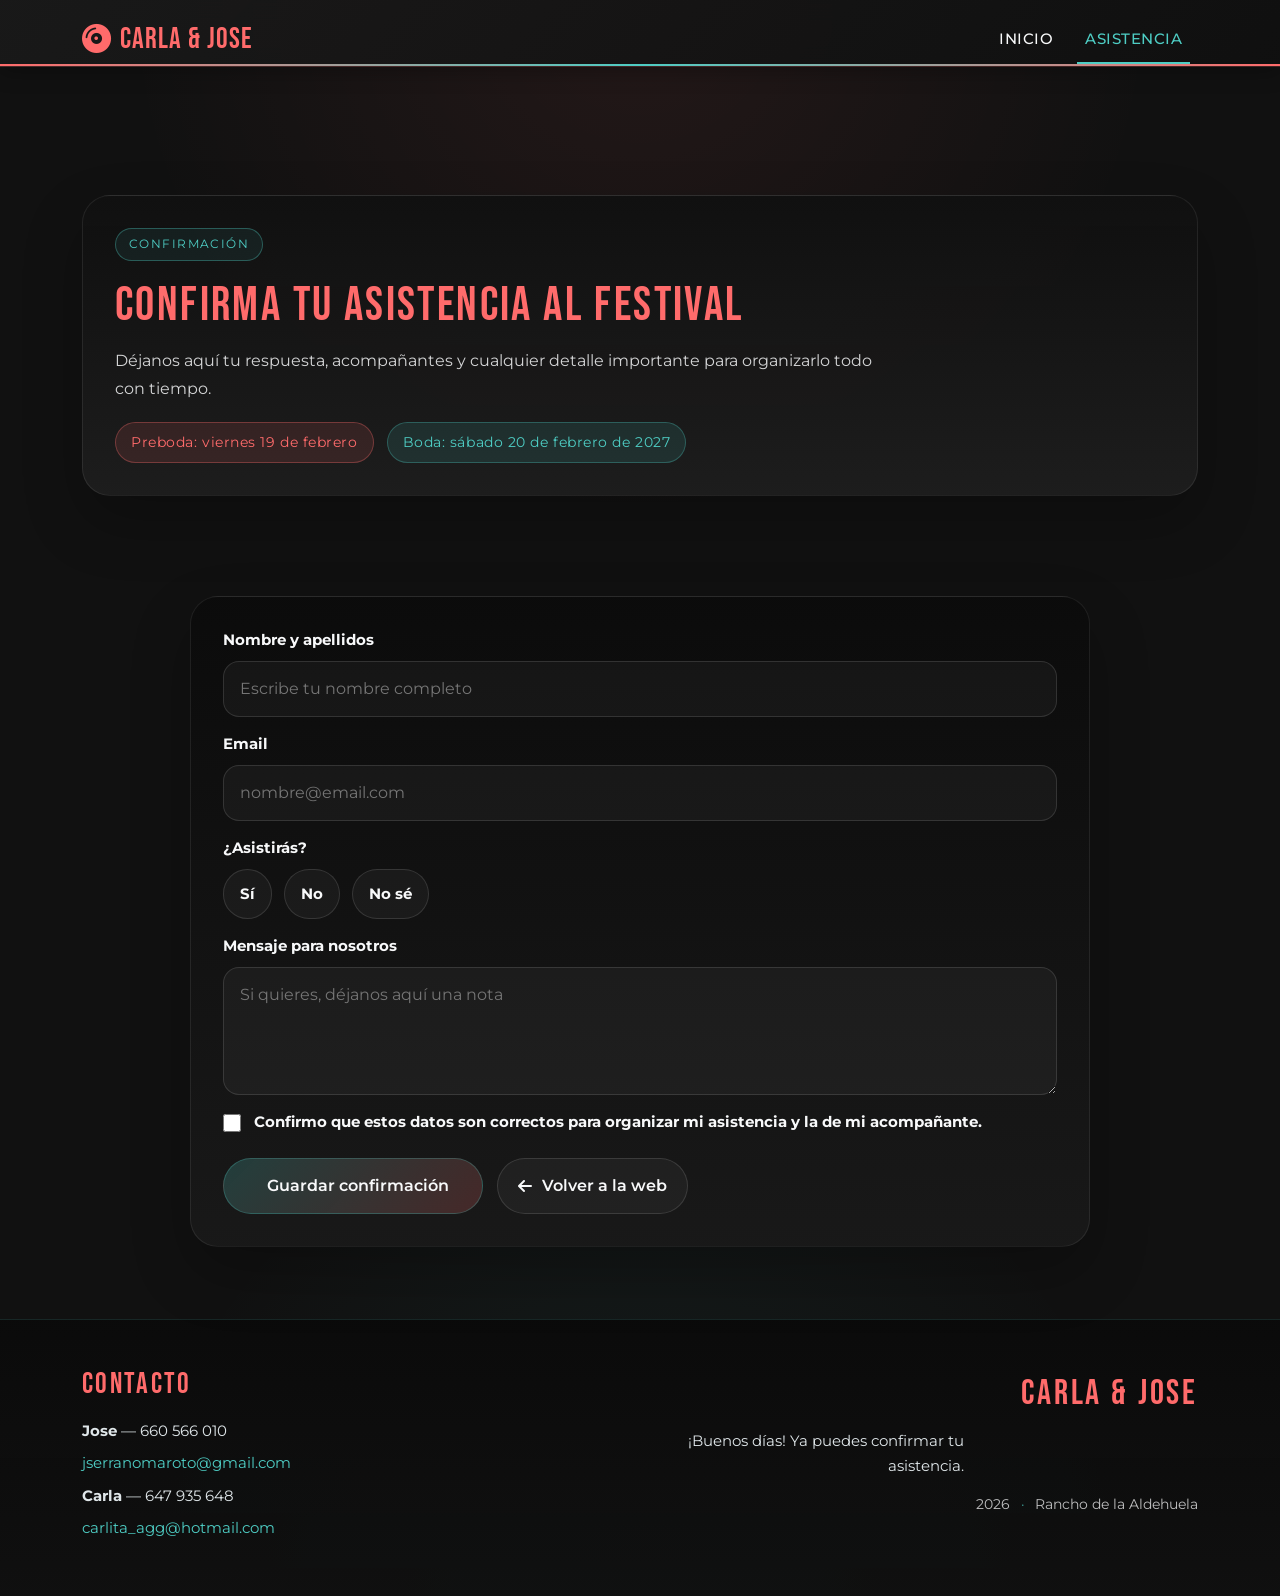
==== commit 5f1eaec2: "Add files via upload" ====
--- a/rsvp.html
+++ b/rsvp.html
@@ -13,7 +13,7 @@
     <nav class="navbar navbar-expand-lg navbar-dark fixed-top navbar-modern">
         <div class="container">
             <a class="navbar-brand" href="index.html#inicio"><i class="fas fa-compact-disc me-2 brand-icon"></i><span class="brand-text">Carla & Jose</span></a>
-            <button class="navbar-toggler" type="button" data-bs-toggle="collapse" data-bs-target="#navbarNavRsvp" aria-controls="navbarNavRsvp" aria-expanded="false" aria-label="Toggle navigation">
+            <button class="navbar-toggler" type="button" data-bs-toggle="collapse" data-bs-target="#navbarNavRsvp" aria-controls="navbarNavRsvp" aria-expanded="false" aria-label="Abrir o cerrar navegación">
                 <span class="navbar-toggler-icon"></span>
             </button>
             <div class="collapse navbar-collapse" id="navbarNavRsvp">
@@ -34,8 +34,8 @@
                     <h1 class="rsvp-page-title">Confirma tu asistencia al festival</h1>
                     <p class="rsvp-page-copy">Déjanos aquí tu respuesta, acompañantes y cualquier detalle importante para organizarlo todo con tiempo.</p>
                     <div class="rsvp-page-badges">
-                        <span class="rsvp-status-pill">Preboda: viernes 5 de febrero</span>
-                        <span class="rsvp-date-chip">Boda: sábado 6 de febrero de 2027</span>
+                        <span class="rsvp-status-pill">Preboda: viernes 19 de febrero</span>
+                        <span class="rsvp-date-chip">Boda: sábado 20 de febrero de 2027</span>
                     </div>
                 </div>
             </div>
--- a/styles.css
+++ b/styles.css
@@ -43,6 +43,43 @@
     display: flex;
     flex-direction: column;
     align-items: center;
+}
+
+.hero-cta-button {
+    display: inline-flex;
+    align-items: center;
+    gap: 0.6rem;
+    padding: 0.85rem 1.8rem;
+    border-radius: 999px;
+    background: linear-gradient(90deg, #ff6b6b, #4ecdc4);
+    color: #1a1a1a;
+    font-family: 'Bebas Neue', cursive;
+    font-size: 1.15rem;
+    letter-spacing: 0.06em;
+    text-transform: uppercase;
+    text-decoration: none;
+    box-shadow: 0 16px 40px rgba(255, 107, 107, 0.25);
+    transition: transform 0.25s ease, box-shadow 0.25s ease;
+}
+
+.hero-cta-button:hover,
+.hero-cta-button:focus {
+    color: #1a1a1a;
+    transform: translateY(-3px);
+    box-shadow: 0 20px 50px rgba(78, 205, 196, 0.35);
+}
+
+.section-kicker {
+    display: inline-flex;
+    margin: 0 auto 1rem;
+    padding: 0.4rem 0.9rem;
+    border-radius: 999px;
+    border: 1px solid rgba(78, 205, 196, 0.35);
+    background: rgba(78, 205, 196, 0.08);
+    color: #4ecdc4;
+    font-size: 0.76rem;
+    letter-spacing: 0.12em;
+    text-transform: uppercase;
 }
 
 .entrada-screen {
@@ -207,8 +244,30 @@
         text-align: center;
     }
 
+    .footer-message {
+        margin-left: auto;
+        margin-right: auto;
+    }
+
     .footer-bottom {
         justify-content: center;
+        width: 100%;
+    }
+}
+
+@media (max-width: 576px) {
+    .footer {
+        padding-bottom: 6rem !important;
+    }
+
+    .footer-bottom {
+        flex-direction: column;
+        gap: 0.35rem;
+        text-align: center;
+    }
+
+    .footer-dot {
+        display: none;
     }
 }
 
@@ -641,6 +700,32 @@
     border: 1px solid #4ecdc4;
 }
 
+.gallery-section {
+    background:
+        radial-gradient(circle at 15% 20%, rgba(255, 107, 107, 0.14), transparent 45%),
+        radial-gradient(circle at 85% 80%, rgba(78, 205, 196, 0.14), transparent 40%),
+        linear-gradient(180deg, rgba(14, 14, 14, 0.96), rgba(22, 22, 22, 0.98));
+    border-top: 1px solid rgba(255, 107, 107, 0.18);
+    border-bottom: 1px solid rgba(78, 205, 196, 0.14);
+}
+
+.gallery-section h2 {
+    color: #ff6b6b;
+}
+
+.gallery-section .carousel-indicators [data-bs-target] {
+    background-color: rgba(248, 249, 250, 0.45);
+}
+
+.gallery-section .carousel-indicators .active {
+    background-color: #4ecdc4;
+}
+
+.gallery-section .carousel-control-prev-icon,
+.gallery-section .carousel-control-next-icon {
+    filter: none;
+}
+
 .placeholder-card {
     min-height: 260px;
     background: rgba(42, 42, 42, 0.9);
@@ -899,6 +984,7 @@
     border: 1px solid rgba(255, 255, 255, 0.12);
     background: rgba(255, 255, 255, 0.04);
     color: #f8f9fa;
+    font-weight: 600;
     text-decoration: none;
     transition: transform 0.22s ease, border-color 0.22s ease, box-shadow 0.22s ease, background-color 0.22s ease;
 }
@@ -957,7 +1043,6 @@
     width: 100%;
     justify-content: center;
     min-height: 60px;
-    font-weight: 700;
     letter-spacing: 0.02em;
     box-shadow: 0 18px 35px rgba(0, 0, 0, 0.2);
 }
@@ -1276,26 +1361,6 @@
     margin-top: 1.25rem;
 }
 
-.location-link {
-    display: inline-flex;
-    align-items: center;
-    gap: 0.65rem;
-    padding: 0.9rem 1.2rem;
-    border-radius: 999px;
-    background: linear-gradient(135deg, rgba(78, 205, 196, 0.18), rgba(255, 107, 107, 0.18));
-    border: 1px solid rgba(78, 205, 196, 0.35);
-    color: #f8f9fa;
-    text-decoration: none;
-    transition: transform 0.25s ease, border-color 0.25s ease, box-shadow 0.25s ease;
-}
-
-.location-link:hover {
-    transform: translateY(-2px);
-    border-color: rgba(255, 107, 107, 0.45);
-    box-shadow: 0 14px 30px rgba(0, 0, 0, 0.22);
-    color: #f8f9fa;
-}
-
 .location-map-frame {
     position: relative;
     display: block;
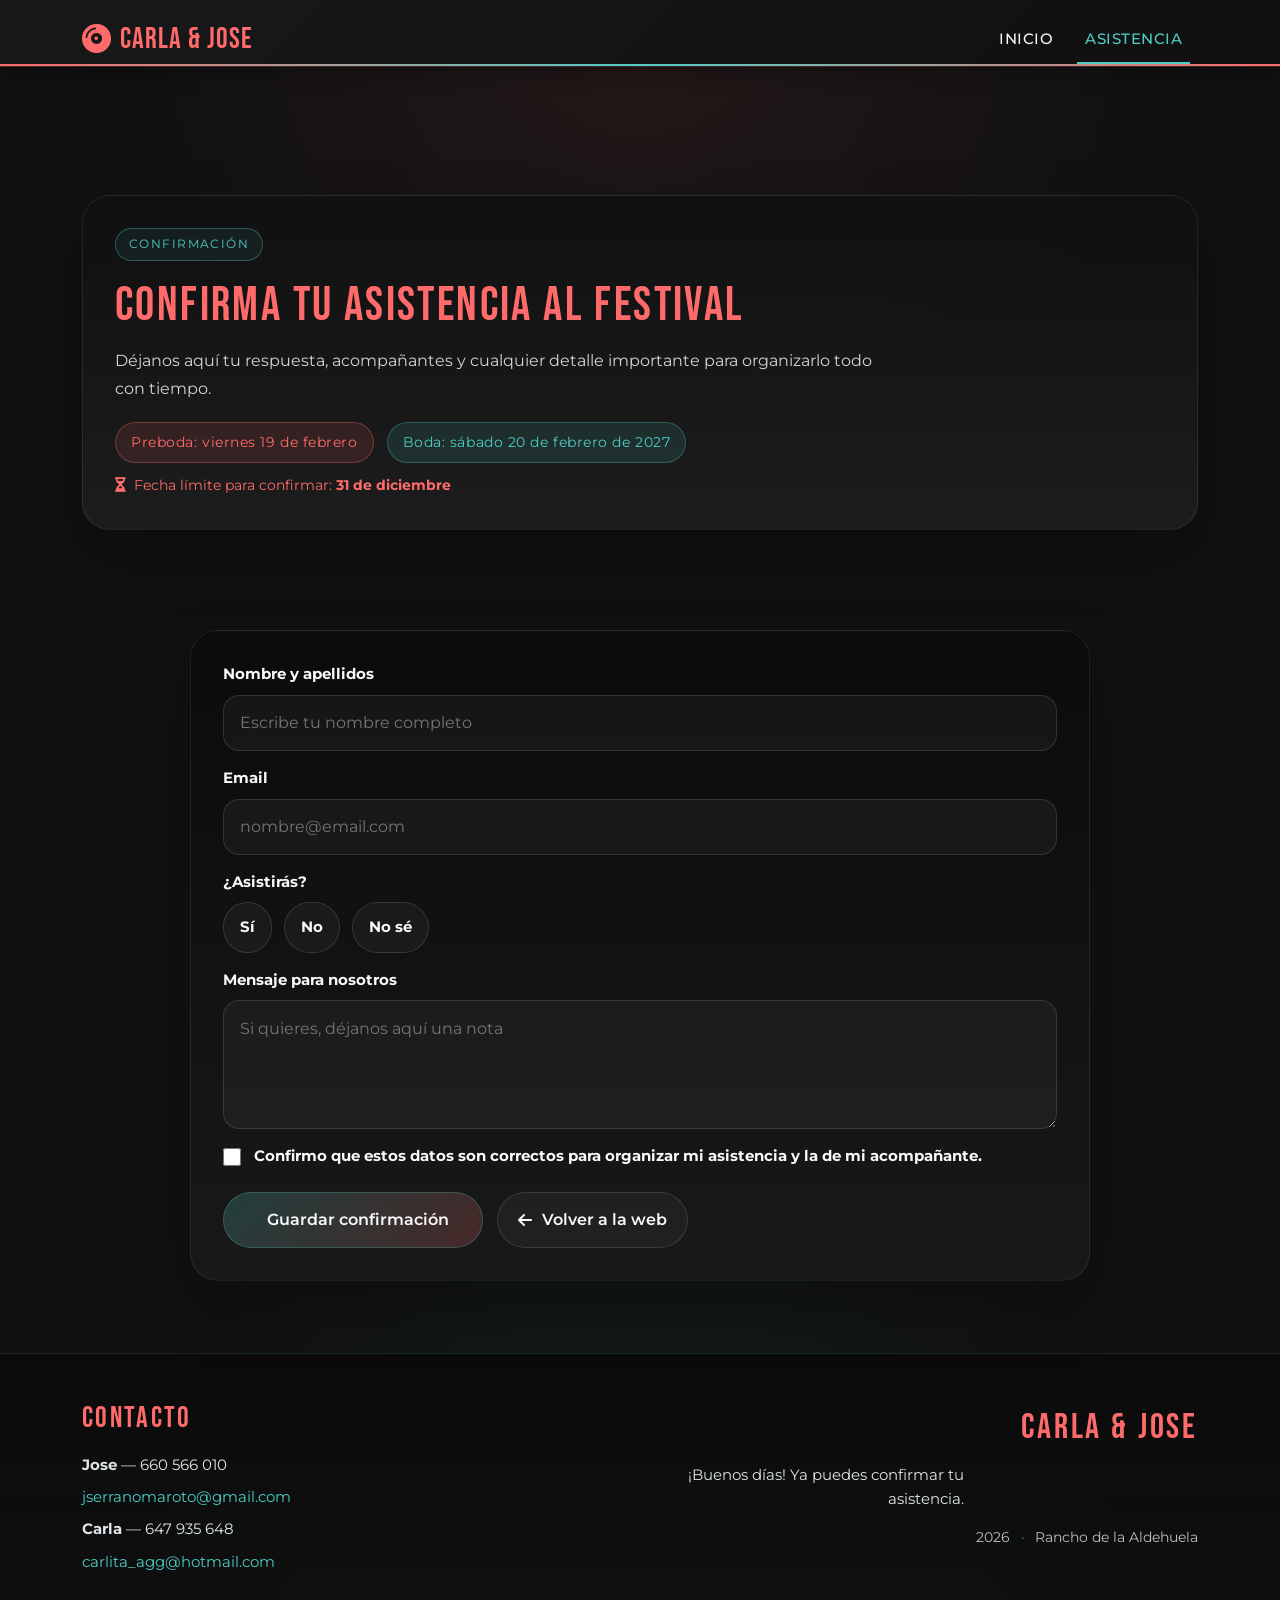
==== commit d14d8692: "Add files via upload" ====
--- a/rsvp.html
+++ b/rsvp.html
@@ -37,6 +37,7 @@
                         <span class="rsvp-status-pill">Preboda: viernes 19 de febrero</span>
                         <span class="rsvp-date-chip">Boda: sábado 20 de febrero de 2027</span>
                     </div>
+                    <p class="rsvp-deadline"><i class="fas fa-hourglass-half me-2"></i>Fecha límite para confirmar: <strong>31 de diciembre</strong></p>
                 </div>
             </div>
         </section>
--- a/styles.css
+++ b/styles.css
@@ -855,6 +855,42 @@
     width: 20px;
 }
 
+.dress-code-note {
+    display: flex;
+    align-items: flex-start;
+    gap: 0.75rem;
+    margin-top: 1.25rem;
+    padding: 0.9rem 1.1rem;
+    border-radius: 0.75rem;
+    background: rgba(78, 205, 196, 0.08);
+    border: 1px solid rgba(78, 205, 196, 0.35);
+}
+
+.dress-code-note i {
+    color: #4ecdc4;
+    font-size: 1.2rem;
+    margin-top: 0.15rem;
+}
+
+.dress-code-label {
+    display: block;
+    color: #4ecdc4;
+    font-weight: 700;
+    letter-spacing: 0.04em;
+    text-transform: uppercase;
+    font-size: 0.78rem;
+    margin-bottom: 0.25rem;
+}
+
+.dress-code-text {
+    display: block;
+    color: #f8f9fa;
+}
+
+.transport-note {
+    max-width: 800px;
+}
+
 .rsvp-section {
     position: relative;
     background:
@@ -956,6 +992,14 @@
     background: rgba(78, 205, 196, 0.12);
     border: 1px solid rgba(78, 205, 196, 0.3);
     color: #4ecdc4;
+}
+
+.rsvp-deadline {
+    position: relative;
+    z-index: 1;
+    color: #ff6b6b;
+    font-size: 0.9rem;
+    margin: 0.75rem 0 0;
 }
 
 .rsvp-actions {
@@ -1361,6 +1405,49 @@
     margin-top: 1.25rem;
 }
 
+.accommodation-grid {
+    display: grid;
+    grid-template-columns: repeat(2, minmax(0, 1fr));
+    gap: 1.5rem;
+    max-width: 1000px;
+    margin: 0 auto;
+}
+
+.accommodation-card {
+    display: flex;
+    flex-direction: column;
+    align-items: flex-start;
+    padding: 1.75rem;
+    background: linear-gradient(180deg, rgba(18, 18, 18, 0.98), rgba(38, 38, 38, 0.92));
+    border: 1px solid rgba(78, 205, 196, 0.42);
+    border-radius: 1.5rem;
+    box-shadow: 0 24px 60px rgba(0, 0, 0, 0.28);
+    color: #f8f9fa;
+}
+
+.accommodation-card h5 {
+    color: #ff6b6b;
+    font-family: 'Bebas Neue', cursive;
+    font-size: 1.6rem;
+}
+
+.gift-card {
+    max-width: 700px;
+    text-align: center;
+    align-items: center;
+}
+
+.gift-message {
+    font-size: 1.1rem;
+    line-height: 1.6;
+    margin-bottom: 1.5rem;
+}
+
+.gift-account-number {
+    color: #4ecdc4;
+    letter-spacing: 0.03em;
+}
+
 .location-map-frame {
     position: relative;
     display: block;
@@ -1461,6 +1548,10 @@
     }
 
     .location-showcase {
+        grid-template-columns: 1fr;
+    }
+
+    .accommodation-grid {
         grid-template-columns: 1fr;
     }
 
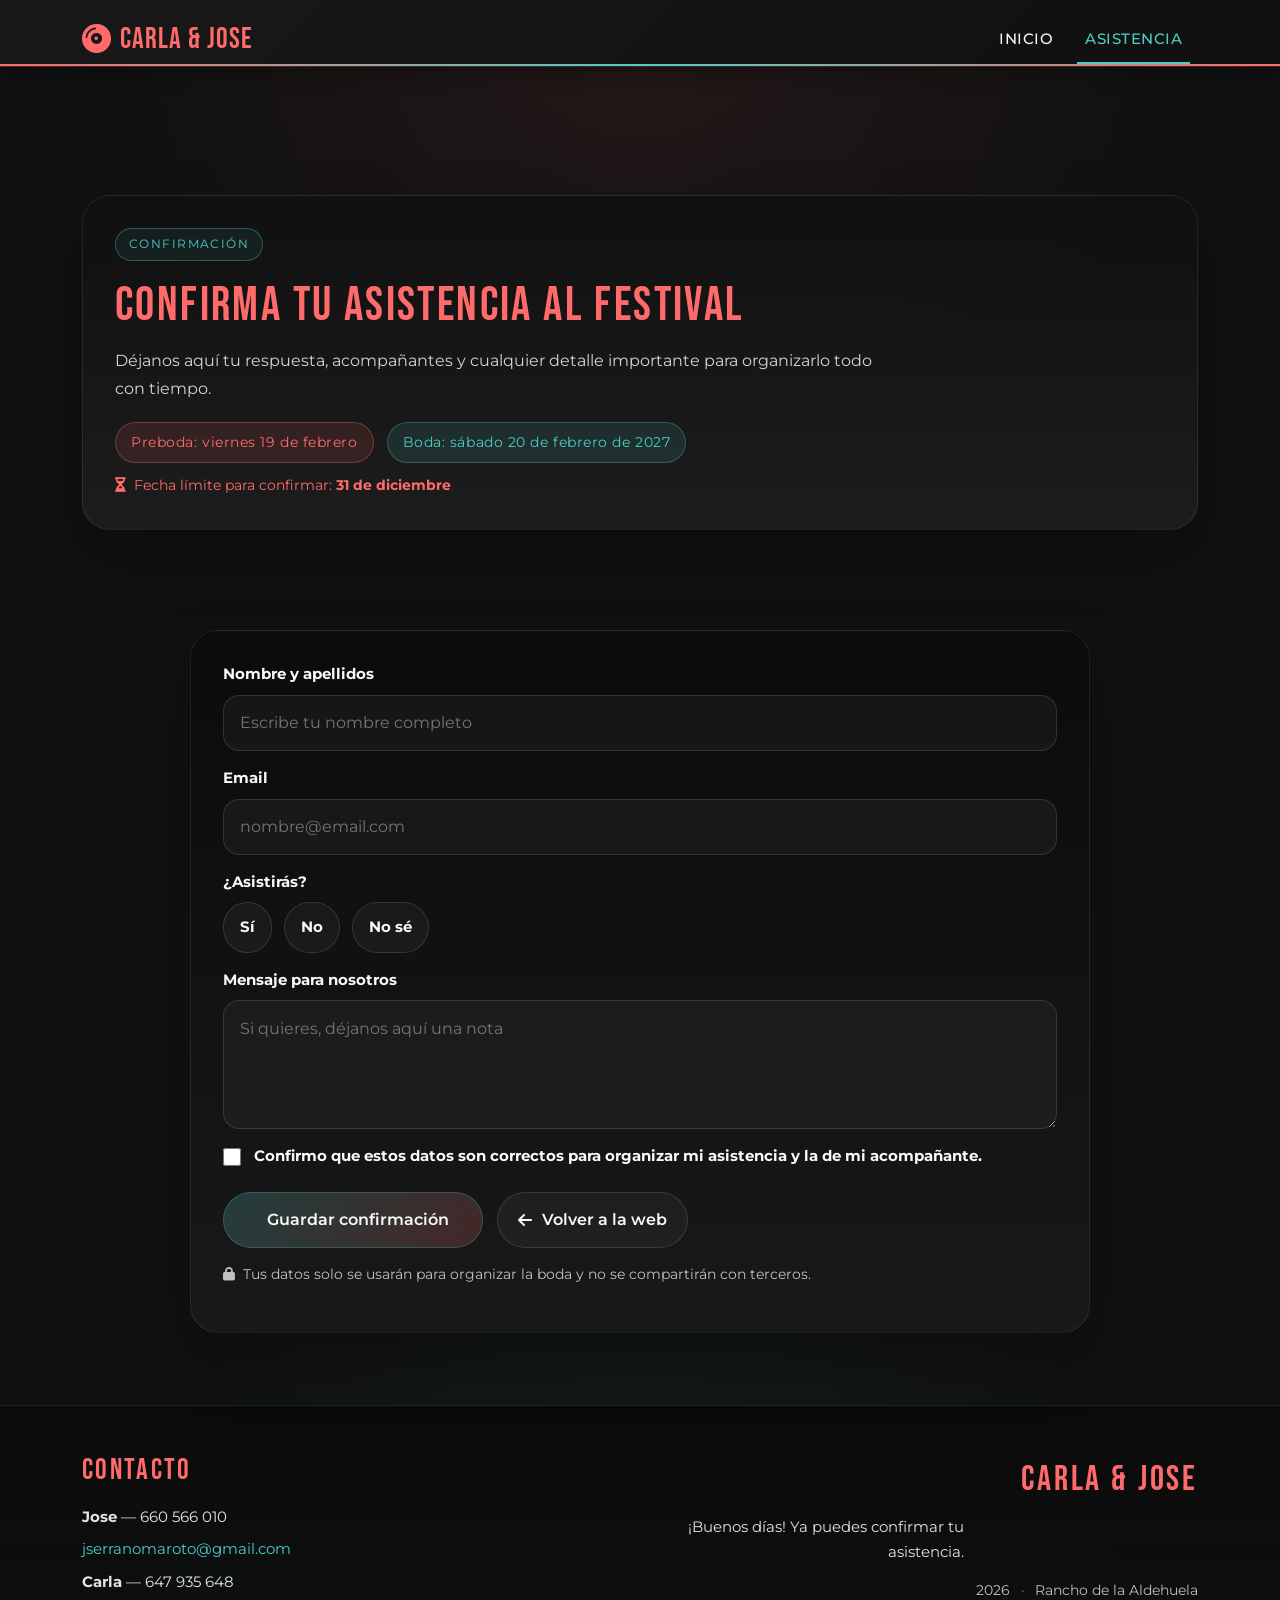
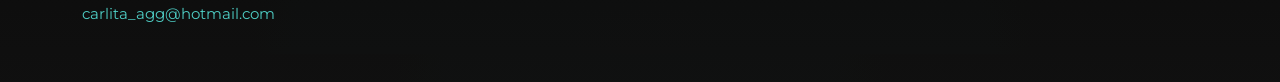
==== commit b3cec03a: "Add files via upload" ====
--- a/rsvp.html
+++ b/rsvp.html
@@ -194,6 +194,7 @@
                                     <span>Volver a la web</span>
                                 </a>
                             </div>
+                            <p class="rsvp-privacy-note"><i class="fas fa-lock me-2"></i>Tus datos solo se usarán para organizar la boda y no se compartirán con terceros.</p>
                         </form>
                     </div>
 
--- a/styles.css
+++ b/styles.css
@@ -1289,6 +1289,12 @@
     min-width: 260px;
 }
 
+.rsvp-privacy-note {
+    margin-top: 1rem;
+    color: rgba(248, 249, 250, 0.75);
+    font-size: 0.85rem;
+}
+
 .sticky-panel {
     position: sticky;
     top: 110px;
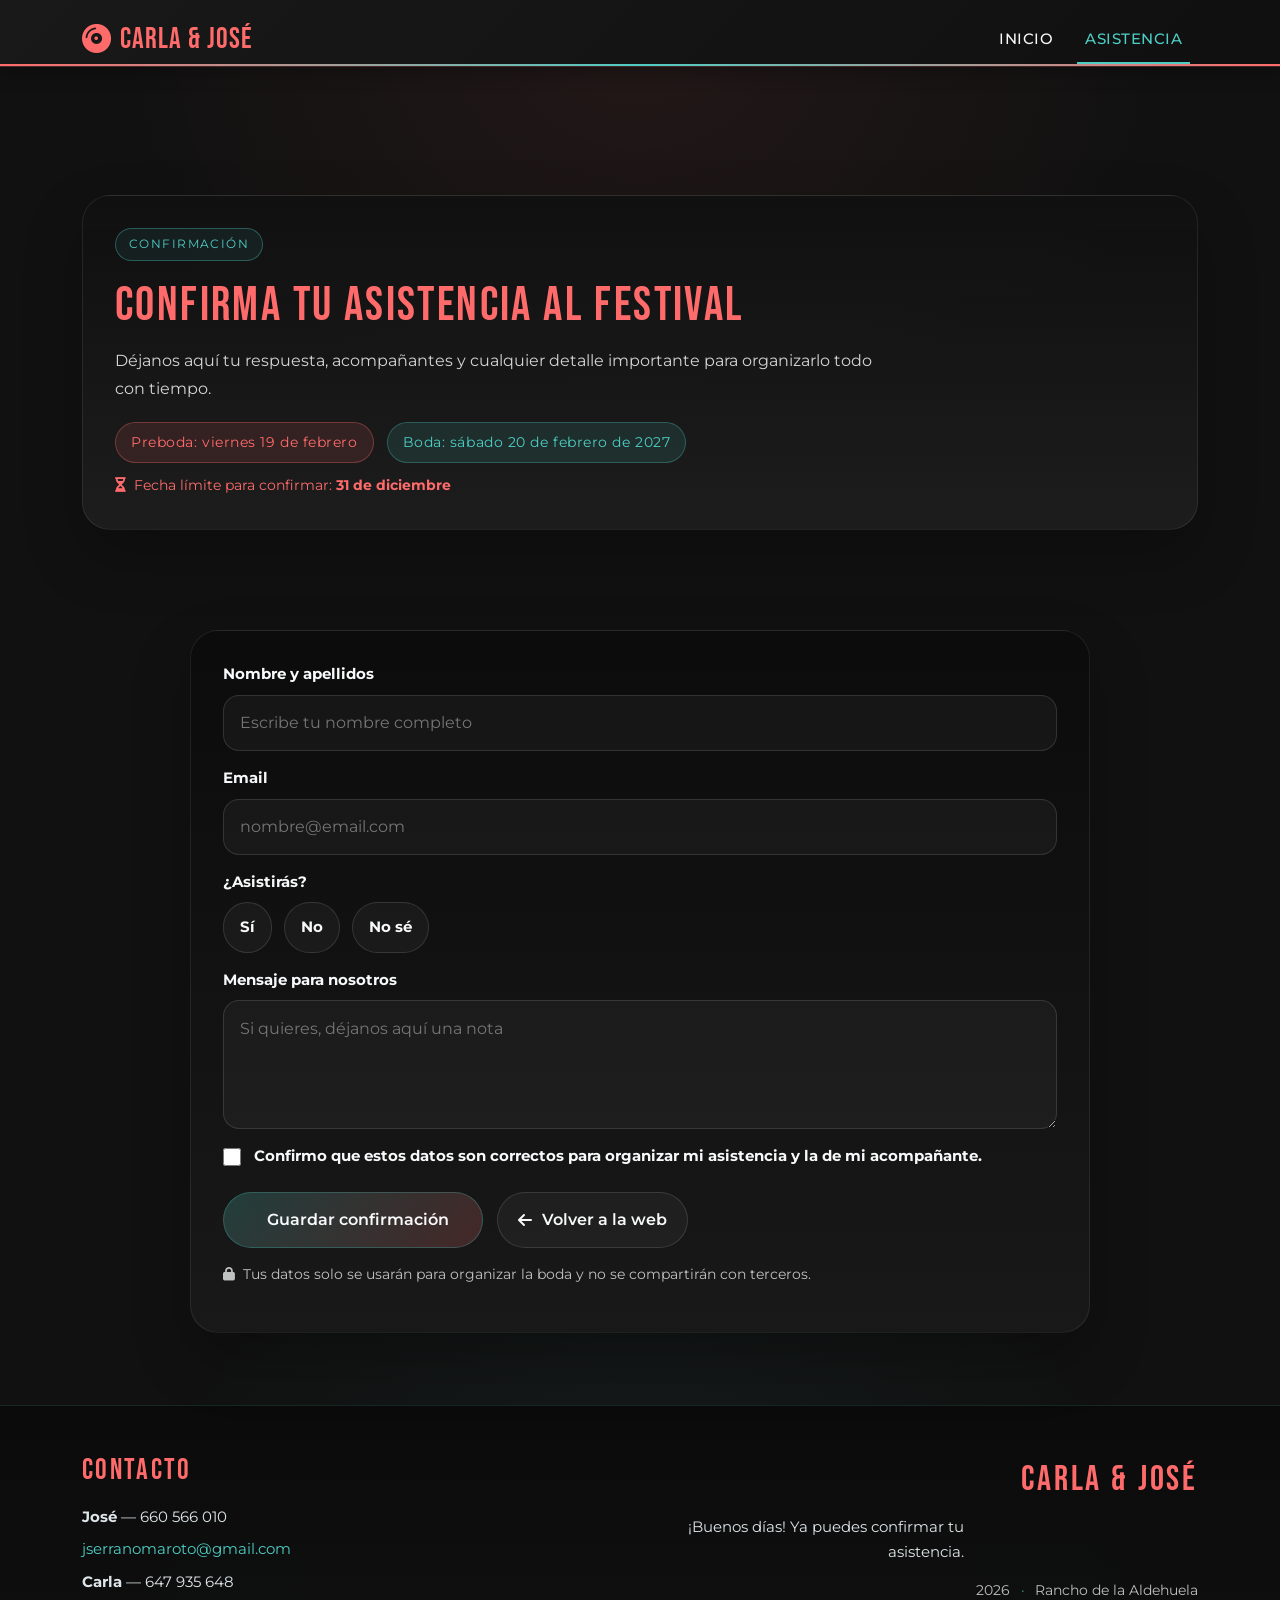
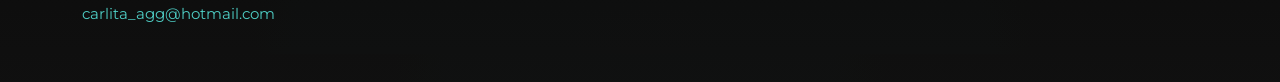
==== commit f8f69fa6: "Add files via upload" ====
--- a/rsvp.html
+++ b/rsvp.html
@@ -3,7 +3,7 @@
 <head>
     <meta charset="UTF-8">
     <meta name="viewport" content="width=device-width, initial-scale=1.0">
-    <title>RSVP | Carla & Jose</title>
+    <title>RSVP | Carla & José</title>
     <link href="https://cdn.jsdelivr.net/npm/bootstrap@5.3.0/dist/css/bootstrap.min.css" rel="stylesheet">
     <link href="https://fonts.googleapis.com/css2?family=Montserrat:wght@300;400;700&family=Bebas+Neue&display=swap" rel="stylesheet">
     <link rel="stylesheet" href="https://cdnjs.cloudflare.com/ajax/libs/font-awesome/6.0.0/css/all.min.css">
@@ -12,7 +12,7 @@
 <body class="rsvp-page-body">
     <nav class="navbar navbar-expand-lg navbar-dark fixed-top navbar-modern">
         <div class="container">
-            <a class="navbar-brand" href="index.html#inicio"><i class="fas fa-compact-disc me-2 brand-icon"></i><span class="brand-text">Carla & Jose</span></a>
+            <a class="navbar-brand" href="index.html#inicio"><i class="fas fa-compact-disc me-2 brand-icon"></i><span class="brand-text">Carla & José</span></a>
             <button class="navbar-toggler" type="button" data-bs-toggle="collapse" data-bs-target="#navbarNavRsvp" aria-controls="navbarNavRsvp" aria-expanded="false" aria-label="Abrir o cerrar navegación">
                 <span class="navbar-toggler-icon"></span>
             </button>
@@ -224,14 +224,14 @@
                 <div class="footer-contact">
                     <h3 class="footer-title">Contacto</h3>
                     <div class="contact-info">
-                        <p><strong>Jose</strong> — 660 566 010</p>
+                        <p><strong>José</strong> — 660 566 010</p>
                         <p><a href="mailto:jserranomaroto@gmail.com" class="contact-link">jserranomaroto@gmail.com</a></p>
                         <p class="mt-2"><strong>Carla</strong> — 647 935 648</p>
                         <p><a href="mailto:carlita_agg@hotmail.com" class="contact-link">carlita_agg@hotmail.com</a></p>
                     </div>
                 </div>
                 <div class="footer-meta">
-                    <p class="footer-brand">Carla & Jose</p>
+                    <p class="footer-brand">Carla & José</p>
                     <p id="footer-message" class="footer-message">Preparando el festival...</p>
                     <div class="footer-bottom">
                         <span id="footer-year"></span>
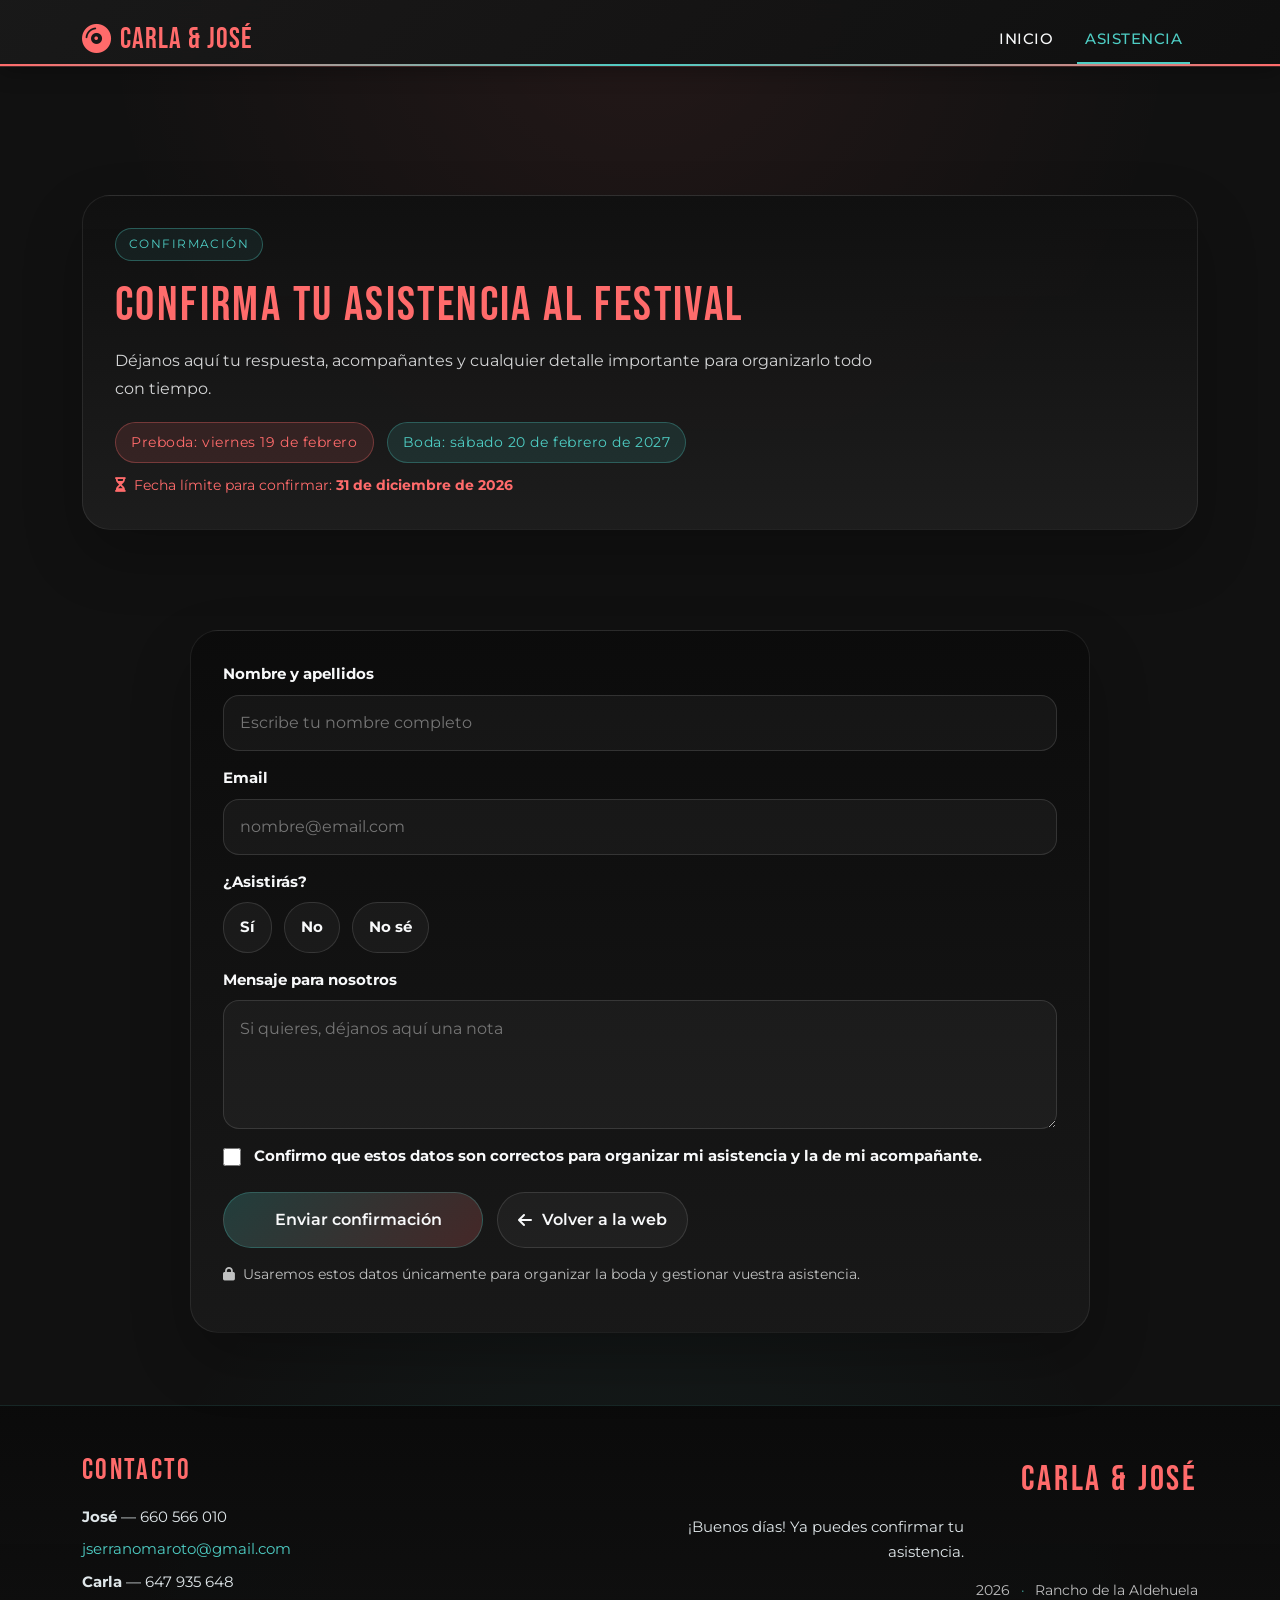
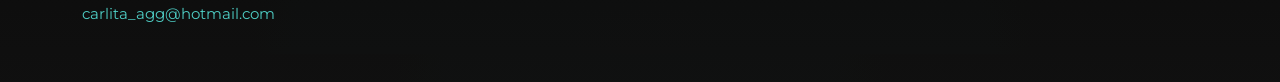
==== commit f73e529f: "Add files via upload" ====
--- a/rsvp.html
+++ b/rsvp.html
@@ -37,7 +37,7 @@
                         <span class="rsvp-status-pill">Preboda: viernes 19 de febrero</span>
                         <span class="rsvp-date-chip">Boda: sábado 20 de febrero de 2027</span>
                     </div>
-                    <p class="rsvp-deadline"><i class="fas fa-hourglass-half me-2"></i>Fecha límite para confirmar: <strong>31 de diciembre</strong></p>
+                    <p class="rsvp-deadline"><i class="fas fa-hourglass-half me-2"></i>Fecha límite para confirmar: <strong>31 de diciembre de 2026</strong></p>
                 </div>
             </div>
         </section>
@@ -95,25 +95,46 @@
                                 </div>
 
                                 <div class="form-field attendance-conditional">
-                                    <label for="menuType">Tipo de menú</label>
+                                    <label for="menuType">Preferencia de menú</label>
                                     <select id="menuType" name="menuType">
                                         <option value="Sin preferencias especiales">Sin preferencias especiales</option>
                                         <option value="Vegetariano">Vegetariano</option>
                                         <option value="Vegano">Vegano</option>
-                                        <option value="Sin gluten">Sin gluten</option>
-                                        <option value="Sin lactosa">Sin lactosa</option>
-                                        <option value="Otro">Otro</option>
                                     </select>
                                 </div>
 
-                                <div class="form-field attendance-conditional hidden-field" id="custom-menu-wrapper">
-                                    <label for="customMenu">Cuéntanos cuál es</label>
-                                    <input id="customMenu" name="customMenu" type="text" placeholder="Describe tu necesidad de menú">
+                                <div id="main-course-field" class="form-field form-field-full attendance-conditional">
+                                    <label>Plato principal</label>
+                                    <div class="choice-grid" data-choice-group="mainCourse">
+                                        <label class="choice-pill">
+                                            <input type="radio" name="mainCourse" value="Cochinillo al horno de leña">
+                                            <span>Cochinillo al horno de leña</span>
+                                        </label>
+                                        <label class="choice-pill">
+                                            <input type="radio" name="mainCourse" value="Cordero al horno de leña">
+                                            <span>Cordero al horno de leña</span>
+                                        </label>
+                                        <label class="choice-pill">
+                                            <input type="radio" name="mainCourse" value="Pescado">
+                                            <span>Pescado</span>
+                                        </label>
+                                    </div>
                                 </div>
 
                                 <div class="form-field form-field-full attendance-conditional">
-                                    <label for="allergies">Alergias o intolerancias</label>
-                                    <textarea id="allergies" name="allergies" rows="3" placeholder="Si no tienes, puedes dejarlo vacío"></textarea>
+                                    <label>Alergias e intolerancias</label>
+                                    <div class="choice-grid dietary-options">
+                                        <label class="choice-pill">
+                                            <input type="checkbox" name="allergyOptions" value="Sin gluten">
+                                            <span>Sin gluten</span>
+                                        </label>
+                                        <label class="choice-pill">
+                                            <input type="checkbox" name="allergyOptions" value="Sin lactosa">
+                                            <span>Sin lactosa</span>
+                                        </label>
+                                    </div>
+                                    <label class="dietary-details-label" for="allergies">Otras alergias, intolerancias o detalles</label>
+                                    <textarea id="allergies" name="allergies" rows="2" placeholder="Déjalo vacío si no tienes ninguna más"></textarea>
                                 </div>
 
                                 <div class="form-field form-field-full attendance-conditional">
@@ -124,7 +145,7 @@
                                             <span>Sí</span>
                                         </label>
                                         <label class="choice-pill">
-                                            <input type="radio" name="hasCompanion" value="No" checked>
+                                            <input type="radio" name="hasCompanion" value="No">
                                             <span>No</span>
                                         </label>
                                     </div>
@@ -154,19 +175,44 @@
                                             </div>
                                         </div>
                                         <div class="form-field">
-                                            <label for="companionMenu">Tipo de menú del acompañante</label>
+                                            <label for="companionMenu">Preferencia de menú del acompañante</label>
                                             <select id="companionMenu" name="companionMenu">
                                                 <option value="Sin preferencias especiales">Sin preferencias especiales</option>
                                                 <option value="Vegetariano">Vegetariano</option>
                                                 <option value="Vegano">Vegano</option>
-                                                <option value="Sin gluten">Sin gluten</option>
-                                                <option value="Sin lactosa">Sin lactosa</option>
-                                                <option value="Otro">Otro</option>
                                             </select>
                                         </div>
+                                        <div id="companion-main-course-field" class="form-field form-field-full">
+                                            <label>Plato principal del acompañante</label>
+                                            <div class="choice-grid" data-choice-group="companionMainCourse">
+                                                <label class="choice-pill">
+                                                    <input type="radio" name="companionMainCourse" value="Cochinillo al horno de leña">
+                                                    <span>Cochinillo al horno de leña</span>
+                                                </label>
+                                                <label class="choice-pill">
+                                                    <input type="radio" name="companionMainCourse" value="Cordero al horno de leña">
+                                                    <span>Cordero al horno de leña</span>
+                                                </label>
+                                                <label class="choice-pill">
+                                                    <input type="radio" name="companionMainCourse" value="Pescado">
+                                                    <span>Pescado</span>
+                                                </label>
+                                            </div>
+                                        </div>
                                         <div class="form-field form-field-full">
-                                            <label for="companionAllergies">Alergias o intolerancias del acompañante</label>
-                                            <textarea id="companionAllergies" name="companionAllergies" rows="3" placeholder="Si no tiene, puedes dejarlo vacío"></textarea>
+                                            <label>Alergias e intolerancias del acompañante</label>
+                                            <div class="choice-grid dietary-options">
+                                                <label class="choice-pill">
+                                                    <input type="checkbox" name="companionAllergyOptions" value="Sin gluten">
+                                                    <span>Sin gluten</span>
+                                                </label>
+                                                <label class="choice-pill">
+                                                    <input type="checkbox" name="companionAllergyOptions" value="Sin lactosa">
+                                                    <span>Sin lactosa</span>
+                                                </label>
+                                            </div>
+                                            <label class="dietary-details-label" for="companionAllergies">Otras alergias, intolerancias o detalles</label>
+                                            <textarea id="companionAllergies" name="companionAllergies" rows="2" placeholder="Déjalo vacío si no tiene ninguna más"></textarea>
                                         </div>
                                     </div>
                                 </div>
@@ -187,22 +233,22 @@
                             <div class="rsvp-form-actions">
                                 <button type="submit" class="rsvp-action-button rsvp-action-primary rsvp-submit-button">
                                     <i class="fas fa-sparkles"></i>
-                                    <span>Guardar confirmación</span>
+                                    <span>Enviar confirmación</span>
                                 </button>
                                 <a class="rsvp-action-button" href="index.html#asistencia">
                                     <i class="fas fa-arrow-left"></i>
                                     <span>Volver a la web</span>
                                 </a>
                             </div>
-                            <p class="rsvp-privacy-note"><i class="fas fa-lock me-2"></i>Tus datos solo se usarán para organizar la boda y no se compartirán con terceros.</p>
+                            <p class="rsvp-privacy-note"><i class="fas fa-lock me-2"></i>Usaremos estos datos únicamente para organizar la boda y gestionar vuestra asistencia.</p>
                         </form>
                     </div>
 
                     <aside class="rsvp-side-panel">
                         <div id="rsvp-result" class="rsvp-card rsvp-result-card hidden-field" aria-live="polite">
                             <div class="rsvp-kicker">Resumen</div>
-                            <h2 class="rsvp-title">Tu confirmación está preparada</h2>
-                            <p class="rsvp-copy">Revisa tu resumen y comprueba el estado del guardado justo debajo.</p>
+                            <h2 class="rsvp-title">Resumen de tu respuesta</h2>
+                            <p class="rsvp-copy">Comprueba los datos de tu respuesta y consulta aquí el estado del envío.</p>
                             <div id="rsvp-summary" class="rsvp-summary"></div>
                             <div class="rsvp-actions">
                                 <button id="rsvp-copy" type="button" class="rsvp-action-button">
@@ -267,10 +313,15 @@
             const prebodaInputs = document.querySelectorAll('input[name="prebodaAttendance"]');
             const companionInputs = document.querySelectorAll('input[name="hasCompanion"]');
             const companionPrebodaInputs = document.querySelectorAll('input[name="companionPrebodaAttendance"]');
+            const mainCourseInputs = document.querySelectorAll('input[name="mainCourse"]');
+            const companionMainCourseInputs = document.querySelectorAll('input[name="companionMainCourse"]');
+            const allergyOptionInputs = document.querySelectorAll('input[name="allergyOptions"]');
+            const companionAllergyOptionInputs = document.querySelectorAll('input[name="companionAllergyOptions"]');
             const companionDetails = document.getElementById('companion-details');
-            const noCompanionInput = [...companionInputs].find((input) => input.value === 'No');
+            const mainCourseField = document.getElementById('main-course-field');
+            const companionMainCourseField = document.getElementById('companion-main-course-field');
             const menuType = document.getElementById('menuType');
-            const customMenuWrapper = document.getElementById('custom-menu-wrapper');
+            const companionMenu = document.getElementById('companionMenu');
             const resultCard = document.getElementById('rsvp-result');
             const summaryBox = document.getElementById('rsvp-summary');
             const saveStatus = document.getElementById('rsvp-save-status');
@@ -278,18 +329,52 @@
             const conditionalFields = document.querySelectorAll('.attendance-conditional');
             const submitButton = form.querySelector('button[type="submit"]');
             const submitButtonLabel = submitButton.querySelector('span');
+            const setGroupRequired = (inputs, required) => {
+                if (inputs.length) {
+                    inputs[0].required = required;
+                }
+            };
+
+            const toggleMainCourseField = () => {
+                const isAttending = document.querySelector('input[name="attendance"]:checked')?.value === 'Sí';
+                const showMainCourse = isAttending && menuType.value === 'Sin preferencias especiales';
+                mainCourseField.classList.toggle('hidden-field', !showMainCourse);
+                setGroupRequired(mainCourseInputs, showMainCourse);
+                if (!showMainCourse) {
+                    mainCourseInputs.forEach((input) => {
+                        input.checked = false;
+                    });
+                }
+            };
+
+            const toggleCompanionMainCourseField = () => {
+                const isAttendingWithCompanion = document.querySelector('input[name="attendance"]:checked')?.value === 'Sí'
+                    && document.querySelector('input[name="hasCompanion"]:checked')?.value === 'Sí';
+                const showMainCourse = isAttendingWithCompanion && companionMenu.value === 'Sin preferencias especiales';
+                companionMainCourseField.classList.toggle('hidden-field', !showMainCourse);
+                setGroupRequired(companionMainCourseInputs, showMainCourse);
+                if (!showMainCourse) {
+                    companionMainCourseInputs.forEach((input) => {
+                        input.checked = false;
+                    });
+                }
+            };
 
             const toggleAttendanceFields = () => {
                 const selected = document.querySelector('input[name="attendance"]:checked');
                 const isAttending = selected && selected.value === 'Sí';
+                setGroupRequired(prebodaInputs, Boolean(isAttending));
+                setGroupRequired(companionInputs, Boolean(isAttending));
                 conditionalFields.forEach((field) => {
                     if (field === companionDetails) {
                         return;
                     }
                     field.classList.toggle('hidden-field', !isAttending);
                 });
+                toggleMainCourseField();
                 if (!isAttending) {
                     companionDetails.classList.add('hidden-field');
+                    toggleCompanionFields();
                     return;
                 }
                 toggleCompanionFields();
@@ -297,16 +382,26 @@
 
             const toggleCompanionFields = () => {
                 const selected = document.querySelector('input[name="hasCompanion"]:checked');
-                const hasCompanion = selected && selected.value === 'Sí';
+                const isAttending = document.querySelector('input[name="attendance"]:checked')?.value === 'Sí';
+                const hasCompanion = isAttending && selected && selected.value === 'Sí';
                 companionDetails.classList.toggle('hidden-field', !hasCompanion);
+                setGroupRequired(companionPrebodaInputs, Boolean(hasCompanion));
+                document.getElementById('companionName').required = Boolean(hasCompanion);
                 if (!hasCompanion) {
                     document.getElementById('companionName').value = '';
                     companionPrebodaInputs.forEach((input) => {
                         input.checked = false;
                     });
+                    companionMainCourseInputs.forEach((input) => {
+                        input.checked = false;
+                    });
+                    companionAllergyOptionInputs.forEach((input) => {
+                        input.checked = false;
+                    });
                     document.getElementById('companionMenu').value = 'Sin preferencias especiales';
                     document.getElementById('companionAllergies').value = '';
                 }
+                toggleCompanionMainCourseField();
             };
 
             attendanceInputs.forEach((input) => {
@@ -317,14 +412,29 @@
                 input.addEventListener('change', toggleCompanionFields);
             });
 
-            menuType.addEventListener('change', (event) => {
-                const showCustom = event.target.value === 'Otro';
-                customMenuWrapper.classList.toggle('hidden-field', !showCustom);
-                const customMenuInput = document.getElementById('customMenu');
-                if (!showCustom && customMenuInput) {
-                    customMenuInput.value = '';
-                }
-            });
+            menuType.addEventListener('change', toggleMainCourseField);
+            companionMenu.addEventListener('change', toggleCompanionMainCourseField);
+
+            const getSelectedOptions = (inputs) => [...inputs]
+                .filter((input) => input.checked)
+                .map((input) => input.value);
+
+            const formatAllergies = (options, details) => [
+                options.join(', '),
+                details.trim()
+            ].filter(Boolean).join('. ');
+
+            const formatMainCourseSummary = (isApplicable, menu, course) => {
+                if (!isApplicable) {
+                    return 'No aplica';
+                }
+                if (course) {
+                    return course;
+                }
+                return ['Vegetariano', 'Vegano'].includes(menu)
+                    ? `No aplica (menú ${menu.toLowerCase()})`
+                    : 'Sin indicar';
+            };
 
             const formatSummary = (data) => {
                 return [
@@ -332,9 +442,11 @@
                     `Email: ${data.email || 'No indicado'}`,
                     `Asistencia: ${data.attendance}`,
                     `Preboda: ${data.prebodaAttendance || 'Sin responder'}`,
+                    `Plato principal: ${formatMainCourseSummary(data.attendance === 'Sí', data.menu, data.mainCourse)}`,
                     `Acompañante: ${data.hasCompanion}`,
                     `Nombre acompañante: ${data.companionName || 'No aplica'}`,
                     `Preboda acompañante: ${data.companionPrebodaAttendance || 'No aplica'}`,
+                    `Plato principal acompañante: ${formatMainCourseSummary(data.hasCompanion === 'Sí', data.companionMenu, data.companionMainCourse)}`,
                     `Menú: ${data.menu}`,
                     `Alergias: ${data.allergies || 'Sin observaciones'}`,
                     `Menú acompañante: ${data.companionMenu || 'No aplica'}`,
@@ -344,16 +456,41 @@
             };
 
             const renderSummary = (data) => {
-                summaryBox.innerHTML = `
-                    <div class="rsvp-summary-item"><span>Nombre</span><strong>${data.fullName}</strong></div>
-                    <div class="rsvp-summary-item"><span>Asistencia</span><strong>${data.attendance}</strong></div>
-                    <div class="rsvp-summary-item"><span>Preboda</span><strong>${data.prebodaAttendance || 'Sin responder'}</strong></div>
-                    <div class="rsvp-summary-item"><span>Email</span><strong>${data.email || 'No indicado'}</strong></div>
-                    <div class="rsvp-summary-item"><span>Acompañante</span><strong>${data.hasCompanion}</strong></div>
-                    <div class="rsvp-summary-item"><span>Preboda acompañante</span><strong>${data.companionPrebodaAttendance || 'No aplica'}</strong></div>
-                    <div class="rsvp-summary-item"><span>Menú</span><strong>${data.menu}</strong></div>
-                    <div class="rsvp-summary-item"><span>Alergias</span><strong>${data.allergies || 'Sin observaciones'}</strong></div>
-                `;
+                const summaryItems = [
+                    ['Nombre', data.fullName],
+                    ['Asistencia', data.attendance],
+                    ['Preboda', data.prebodaAttendance || 'Sin responder'],
+                    ['Plato principal', formatMainCourseSummary(data.attendance === 'Sí', data.menu, data.mainCourse)],
+                    ['Email', data.email || 'No indicado'],
+                    ['Menú', data.menu],
+                    ['Alergias e intolerancias', data.allergies || 'Sin observaciones'],
+                    ['Acompañante', data.hasCompanion]
+                ];
+
+                if (data.hasCompanion === 'Sí') {
+                    summaryItems.push(
+                        ['Nombre del acompañante', data.companionName || 'Sin indicar'],
+                        ['Preboda del acompañante', data.companionPrebodaAttendance || 'Sin responder'],
+                        ['Plato principal del acompañante', formatMainCourseSummary(true, data.companionMenu, data.companionMainCourse)],
+                        ['Menú del acompañante', data.companionMenu || 'Sin preferencias especiales'],
+                        ['Alergias e intolerancias del acompañante', data.companionAllergies || 'Sin observaciones']
+                    );
+                }
+
+                if (data.message) {
+                    summaryItems.push(['Mensaje', data.message]);
+                }
+
+                summaryBox.replaceChildren(...summaryItems.map(([label, value]) => {
+                    const item = document.createElement('div');
+                    const itemLabel = document.createElement('span');
+                    const itemValue = document.createElement('strong');
+                    item.className = 'rsvp-summary-item';
+                    itemLabel.textContent = label;
+                    itemValue.textContent = value;
+                    item.append(itemLabel, itemValue);
+                    return item;
+                }));
             };
 
             const buildSheetPayload = (data) => {
@@ -362,11 +499,13 @@
                     email: data.email,
                     asistencia: data.attendance,
                     asistenciaPreboda: data.prebodaAttendance,
+                    platoPrincipal: data.mainCourse,
                     menu: data.menu,
                     alergias: data.allergies,
                     vieneConAcompanante: data.hasCompanion,
                     nombreAcompanante: data.companionName,
                     asistenciaPrebodaAcompanante: data.companionPrebodaAttendance,
+                    platoPrincipalAcompanante: data.companionMainCourse,
                     menuAcompanante: data.companionMenu,
                     alergiasAcompanante: data.companionAllergies,
                     mensaje: data.message
@@ -430,26 +569,47 @@
                 }
 
                 const attendance = document.querySelector('input[name="attendance"]:checked')?.value || 'Sin responder';
-                const prebodaAttendance = document.querySelector('input[name="prebodaAttendance"]:checked')?.value || 'Sin responder';
+                const isAttending = attendance === 'Sí';
+                const prebodaAttendance = isAttending
+                    ? document.querySelector('input[name="prebodaAttendance"]:checked')?.value || ''
+                    : '';
                 const hasCompanion = document.querySelector('input[name="hasCompanion"]:checked')?.value || 'No';
-                const companionPrebodaAttendance = document.querySelector('input[name="companionPrebodaAttendance"]:checked')?.value || '';
-                const customMenu = document.getElementById('customMenu');
-                const menuLabel = menuType.value === 'Otro' && customMenu && customMenu.value.trim()
-                    ? customMenu.value.trim()
-                    : menuType.value;
+                const companionPrebodaAttendance = hasCompanion === 'Sí'
+                    ? document.querySelector('input[name="companionPrebodaAttendance"]:checked')?.value || ''
+                    : '';
+                const mainCourse = isAttending && menuType.value === 'Sin preferencias especiales'
+                    ? document.querySelector('input[name="mainCourse"]:checked')?.value || ''
+                    : '';
+                const companionMainCourse = hasCompanion === 'Sí' && companionMenu.value === 'Sin preferencias especiales'
+                    ? document.querySelector('input[name="companionMainCourse"]:checked')?.value || ''
+                    : '';
+                const allergyOptions = getSelectedOptions(allergyOptionInputs);
+                const allergiesDetails = document.getElementById('allergies').value.trim();
+                const companionAllergyOptions = hasCompanion === 'Sí'
+                    ? getSelectedOptions(companionAllergyOptionInputs)
+                    : [];
+                const companionAllergiesDetails = hasCompanion === 'Sí'
+                    ? document.getElementById('companionAllergies').value.trim()
+                    : '';
 
                 const formData = {
                     fullName: document.getElementById('fullName').value.trim(),
                     email: document.getElementById('email').value.trim(),
                     attendance,
                     prebodaAttendance,
+                    mainCourse,
                     hasCompanion,
                     companionName: document.getElementById('companionName').value.trim(),
                     companionPrebodaAttendance: hasCompanion === 'Sí' ? companionPrebodaAttendance : '',
-                    menu: menuLabel,
-                    allergies: document.getElementById('allergies').value.trim(),
+                    companionMainCourse,
+                    menu: menuType.value,
+                    allergyOptions,
+                    allergiesDetails,
+                    allergies: formatAllergies(allergyOptions, allergiesDetails),
                     companionMenu: document.getElementById('companionMenu').value,
-                    companionAllergies: document.getElementById('companionAllergies').value.trim(),
+                    companionAllergyOptions,
+                    companionAllergiesDetails,
+                    companionAllergies: formatAllergies(companionAllergyOptions, companionAllergiesDetails),
                     message: document.getElementById('message').value.trim()
                 };
 
@@ -459,20 +619,20 @@
                 resultCard.scrollIntoView({ behavior: 'smooth', block: 'start' });
 
                 submitButton.disabled = true;
-                submitButtonLabel.textContent = 'Guardando...';
-                saveStatus.textContent = 'Estamos guardando tu confirmación en la lista de invitados...';
+                submitButtonLabel.textContent = 'Enviando...';
+                saveStatus.textContent = 'Estamos enviando tu respuesta...';
 
                 try {
                     const payload = buildSheetPayload(formData);
                     await postToGoogleSheet(payload);
 
                     localStorage.setItem('carla-jose-rsvp-draft', JSON.stringify(formData));
-                    saveStatus.textContent = 'Confirmación guardada correctamente en la hoja de cálculo.';
-                    submitButtonLabel.textContent = 'Confirmación guardada';
+                    saveStatus.textContent = 'Hemos enviado tu respuesta. ¡Gracias por confirmar!';
+                    submitButtonLabel.textContent = 'Enviado';
                 } catch (error) {
                     console.error('No se pudo guardar el RSVP', error);
-                    saveStatus.textContent = 'No hemos podido guardar tu confirmación ahora mismo. Vuelve a intentarlo en unos segundos.';
-                    submitButtonLabel.textContent = 'Reintentar guardado';
+                    saveStatus.textContent = 'No hemos podido enviar tu respuesta ahora mismo. Vuelve a intentarlo en unos segundos.';
+                    submitButtonLabel.textContent = 'Reintentar envío';
                 } finally {
                     submitButton.disabled = false;
                 }
@@ -495,23 +655,24 @@
             });
 
             const savedDraft = localStorage.getItem('carla-jose-rsvp-draft');
-            if (noCompanionInput) {
-                noCompanionInput.checked = true;
-            }
             if (savedDraft) {
                 try {
                     const data = JSON.parse(savedDraft);
                     document.getElementById('fullName').value = data.fullName || '';
                     document.getElementById('email').value = data.email || '';
-                    document.getElementById('allergies').value = data.allergies || '';
+                    const validMenus = ['Sin preferencias especiales', 'Vegetariano', 'Vegano'];
+                    const previousMenu = data.menu || 'Sin preferencias especiales';
+                    menuType.value = validMenus.includes(previousMenu) ? previousMenu : 'Sin preferencias especiales';
+                    const legacyAllergyOptions = ['Sin gluten', 'Sin lactosa'].includes(previousMenu) ? [previousMenu] : [];
+                    const savedAllergyOptions = Array.isArray(data.allergyOptions) ? data.allergyOptions : legacyAllergyOptions;
+                    allergyOptionInputs.forEach((input) => {
+                        input.checked = savedAllergyOptions.includes(input.value);
+                    });
+                    const legacyMenuDetails = !validMenus.includes(previousMenu) && !legacyAllergyOptions.length && previousMenu !== 'Otro'
+                        ? previousMenu
+                        : '';
+                    document.getElementById('allergies').value = data.allergiesDetails || [legacyMenuDetails, data.allergies].filter(Boolean).join('. ');
                     document.getElementById('message').value = data.message || '';
-                    menuType.value = ['Sin preferencias especiales', 'Vegetariano', 'Vegano', 'Sin gluten', 'Sin lactosa'].includes(data.menu)
-                        ? data.menu
-                        : 'Otro';
-                    if (menuType.value === 'Otro' && data.menu) {
-                        customMenuWrapper.classList.remove('hidden-field');
-                        document.getElementById('customMenu').value = data.menu;
-                    }
                     const attendanceInput = [...attendanceInputs].find((input) => input.value === data.attendance);
                     if (attendanceInput) {
                         attendanceInput.checked = true;
@@ -519,6 +680,10 @@
                     const prebodaInput = [...prebodaInputs].find((input) => input.value === data.prebodaAttendance);
                     if (prebodaInput) {
                         prebodaInput.checked = true;
+                    }
+                    const mainCourseInput = [...mainCourseInputs].find((input) => input.value === data.mainCourse);
+                    if (mainCourseInput) {
+                        mainCourseInput.checked = true;
                     }
                     const companionInput = [...companionInputs].find((input) => input.value === data.hasCompanion);
                     if (companionInput) {
@@ -530,8 +695,30 @@
                         if (companionPrebodaInput) {
                             companionPrebodaInput.checked = true;
                         }
-                        document.getElementById('companionMenu').value = data.companionMenu || 'Sin preferencias especiales';
-                        document.getElementById('companionAllergies').value = data.companionAllergies || '';
+                        const companionMainCourseInput = [...companionMainCourseInputs].find((input) => input.value === data.companionMainCourse);
+                        if (companionMainCourseInput) {
+                            companionMainCourseInput.checked = true;
+                        }
+                        const previousCompanionMenu = data.companionMenu || 'Sin preferencias especiales';
+                        document.getElementById('companionMenu').value = validMenus.includes(previousCompanionMenu)
+                            ? previousCompanionMenu
+                            : 'Sin preferencias especiales';
+                        const legacyCompanionOptions = ['Sin gluten', 'Sin lactosa'].includes(previousCompanionMenu)
+                            ? [previousCompanionMenu]
+                            : [];
+                        const savedCompanionOptions = Array.isArray(data.companionAllergyOptions)
+                            ? data.companionAllergyOptions
+                            : legacyCompanionOptions;
+                        companionAllergyOptionInputs.forEach((input) => {
+                            input.checked = savedCompanionOptions.includes(input.value);
+                        });
+                        const legacyCompanionDetails = !validMenus.includes(previousCompanionMenu)
+                            && !legacyCompanionOptions.length
+                            && previousCompanionMenu !== 'Otro'
+                            ? previousCompanionMenu
+                            : '';
+                        document.getElementById('companionAllergies').value = data.companionAllergiesDetails
+                            || [legacyCompanionDetails, data.companionAllergies].filter(Boolean).join('. ');
                     }
                 } catch (error) {
                     console.log('No se pudo recuperar el borrador RSVP', error);
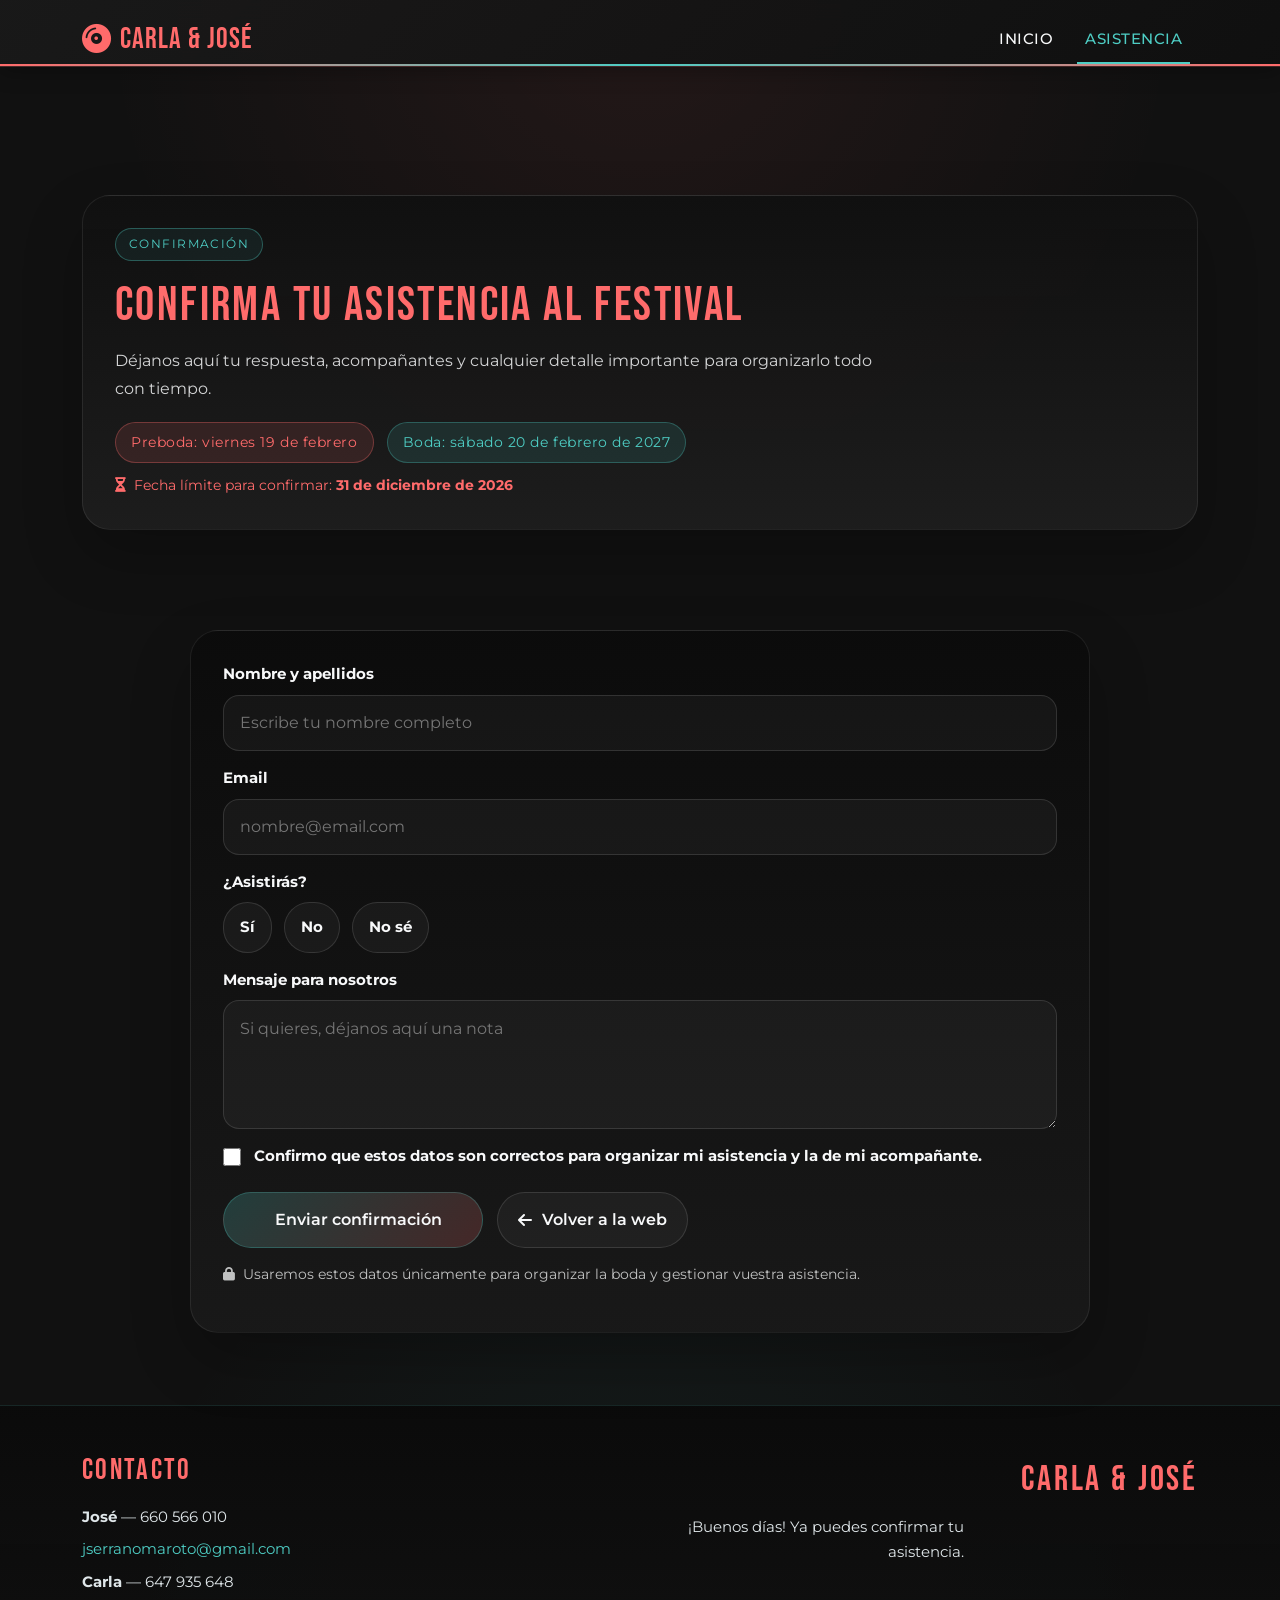
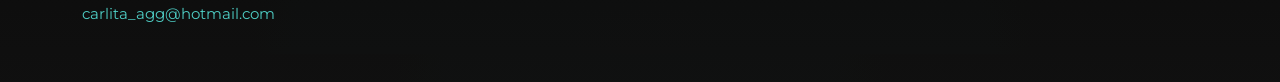
==== commit e4053f15: "Add files via upload" ====
--- a/rsvp.html
+++ b/rsvp.html
@@ -279,11 +279,6 @@
                 <div class="footer-meta">
                     <p class="footer-brand">Carla & José</p>
                     <p id="footer-message" class="footer-message">Preparando el festival...</p>
-                    <div class="footer-bottom">
-                        <span id="footer-year"></span>
-                        <span class="footer-dot">·</span>
-                        <span>Rancho de la Aldehuela</span>
-                    </div>
                 </div>
             </div>
         </div>
@@ -293,12 +288,8 @@
     <script>
         document.addEventListener('DOMContentLoaded', () => {
             const googleScriptUrl = 'https://script.google.com/macros/s/AKfycbycvGft4CJ5fWfR3pmtg8W5Q4AWck8fwi9aQsYoKtBEOK80-gjoZwMZlRN2gSV1t664/exec';
-            const footerYear = document.getElementById('footer-year');
             const footerMessage = document.getElementById('footer-message');
             const now = new Date();
-            if (footerYear) {
-                footerYear.textContent = now.getFullYear();
-            }
             if (footerMessage) {
                 const hour = now.getHours();
                 footerMessage.textContent = hour < 12
